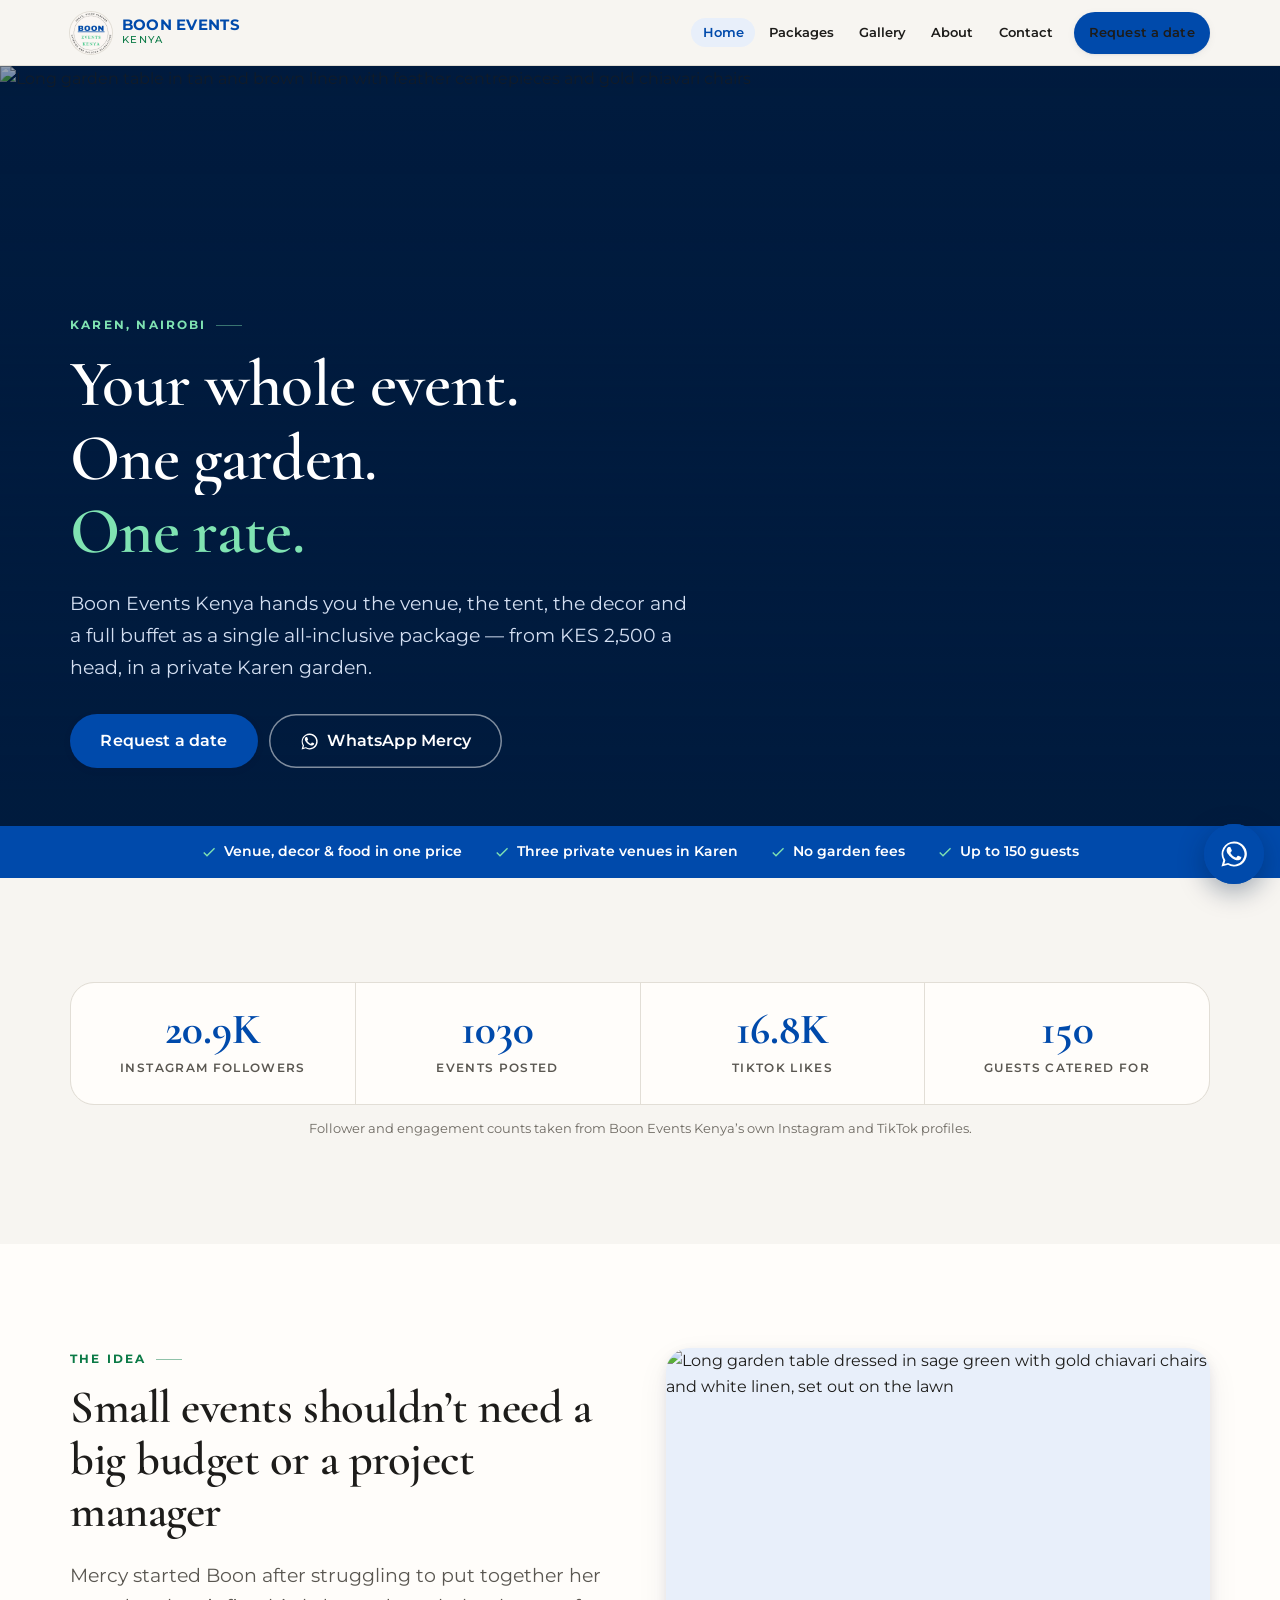
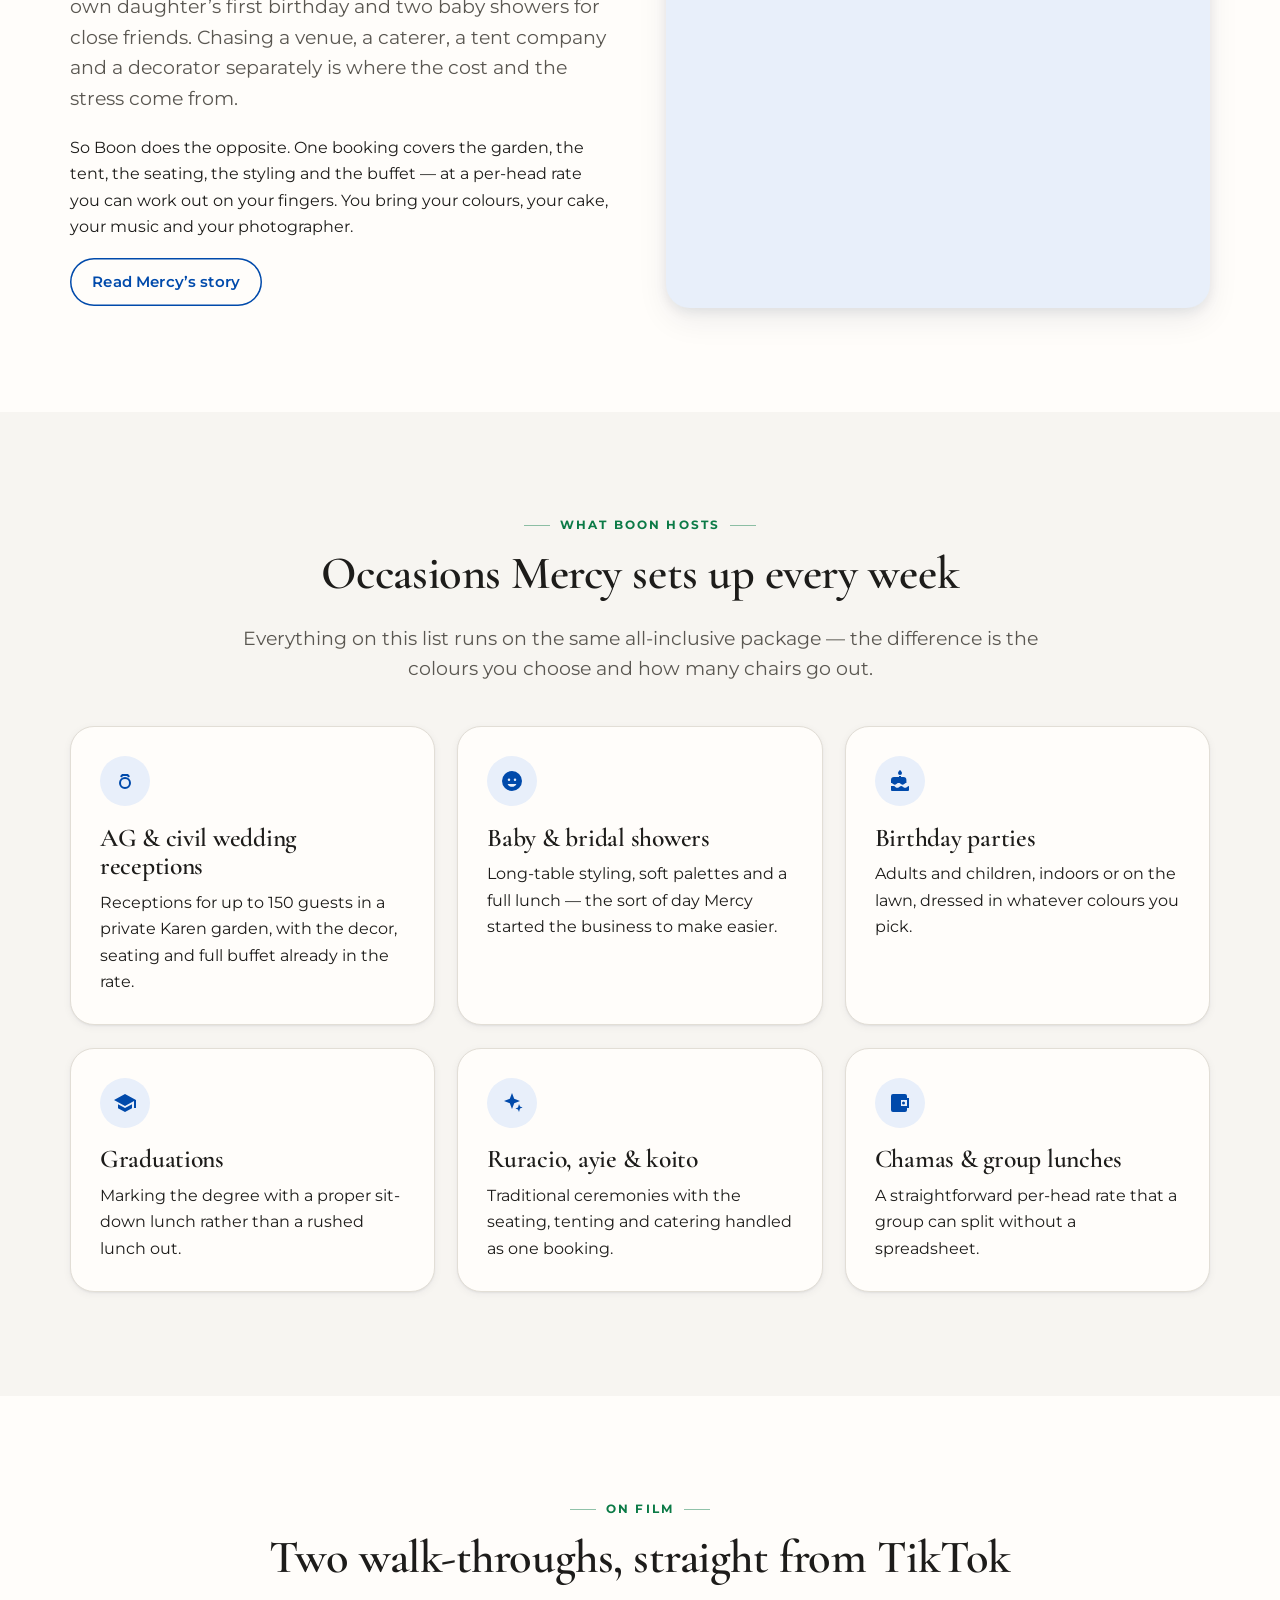
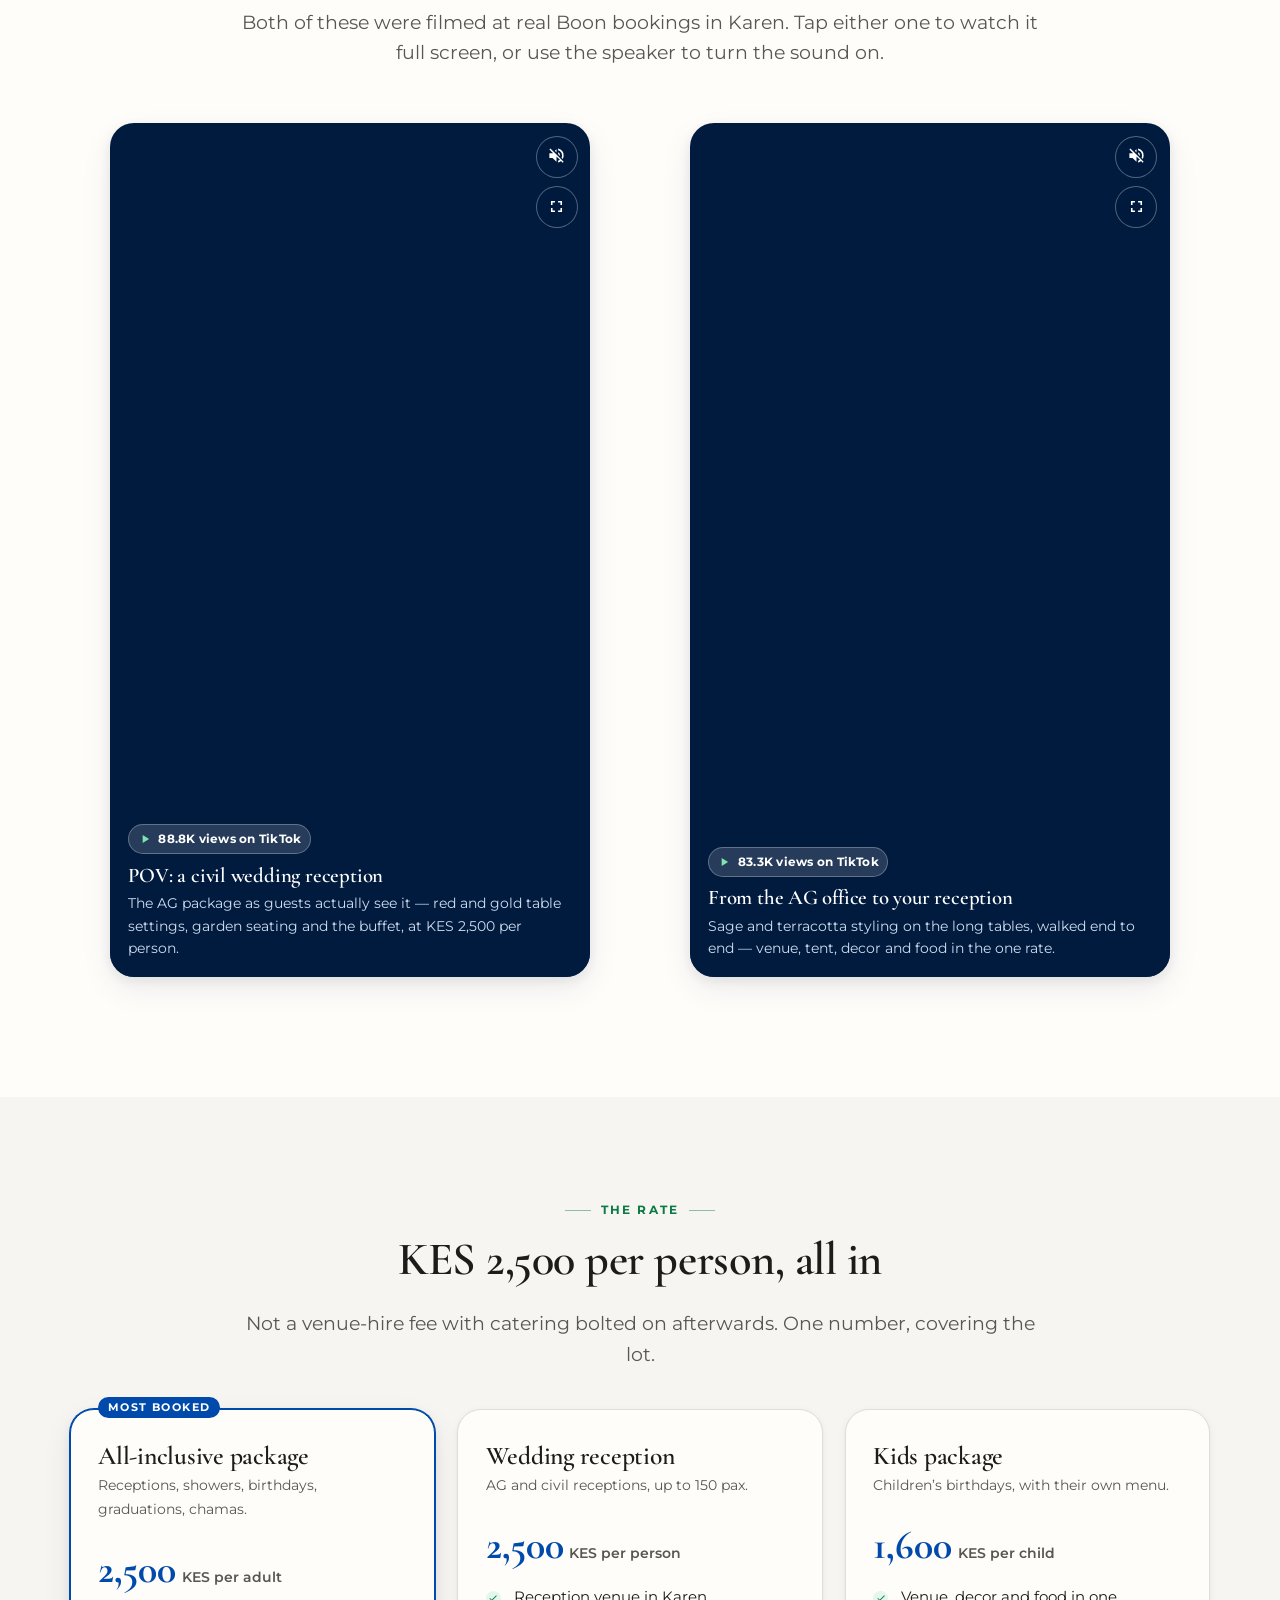
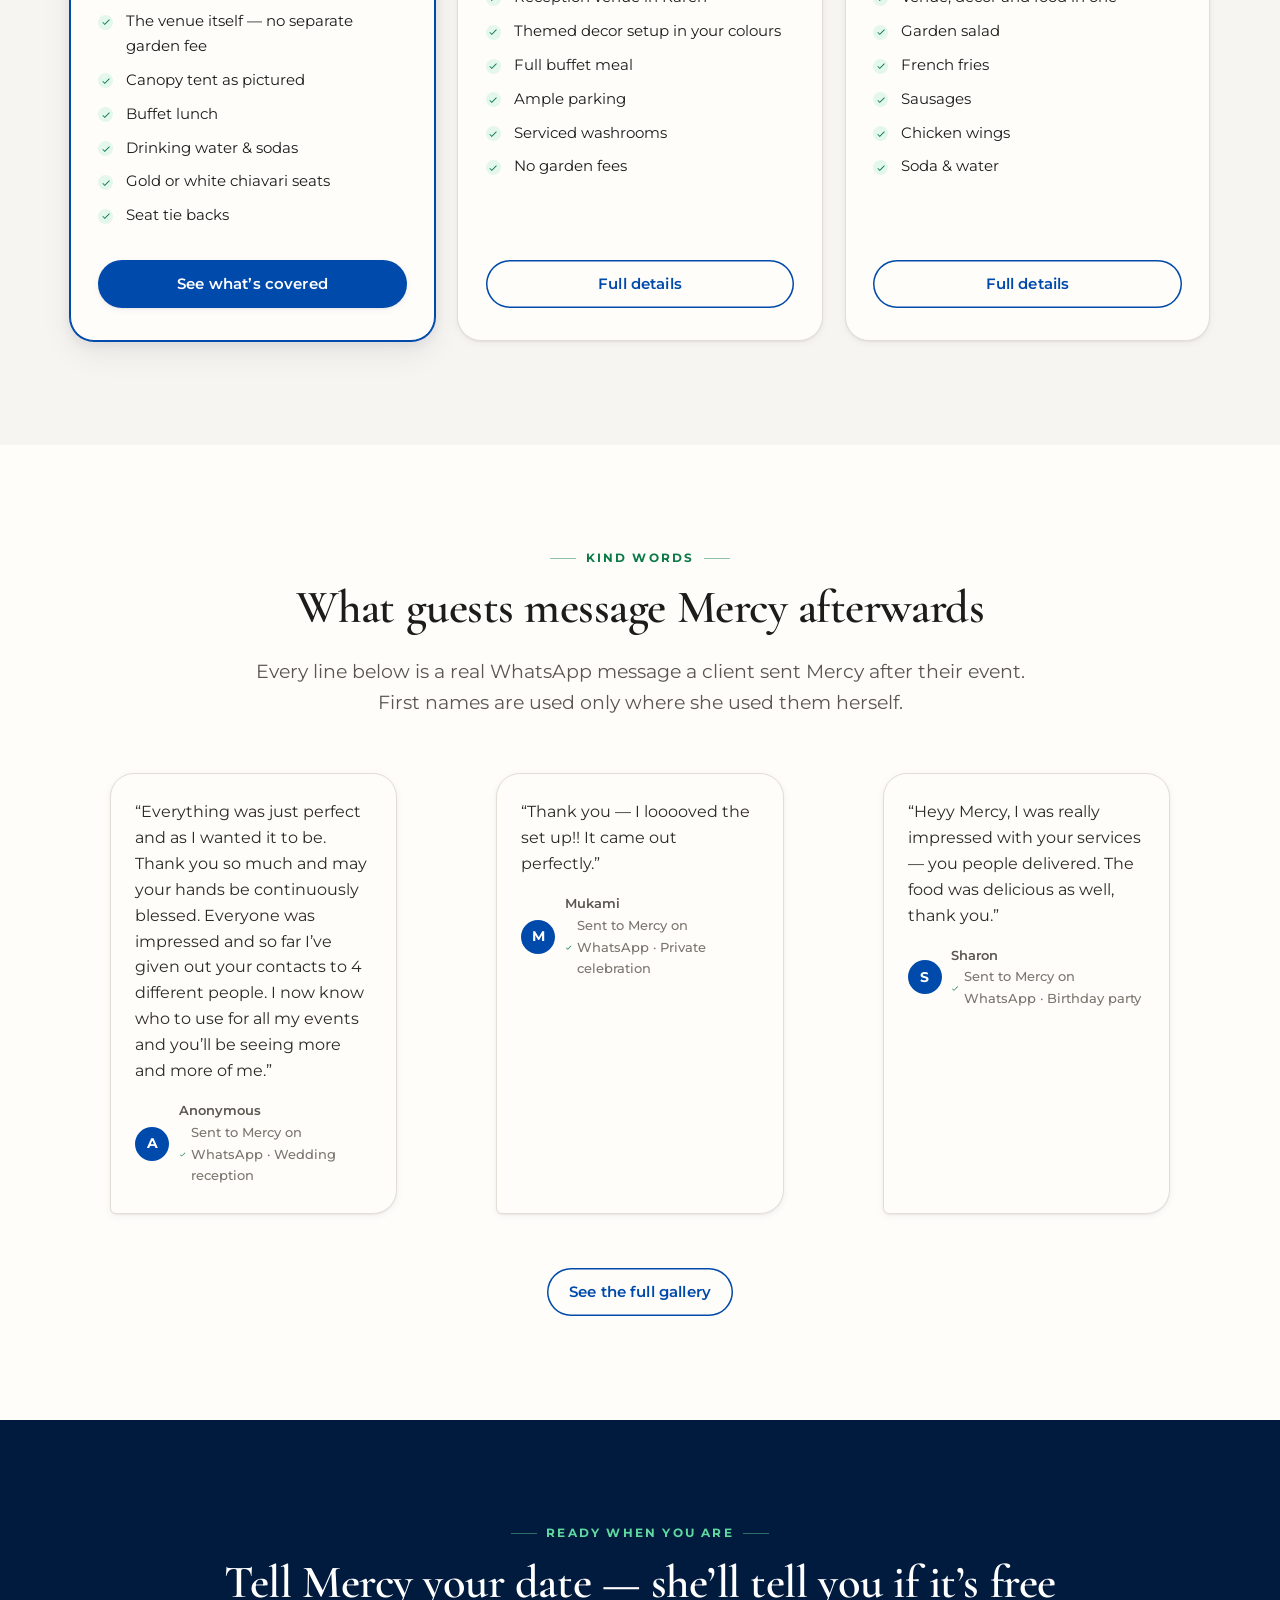
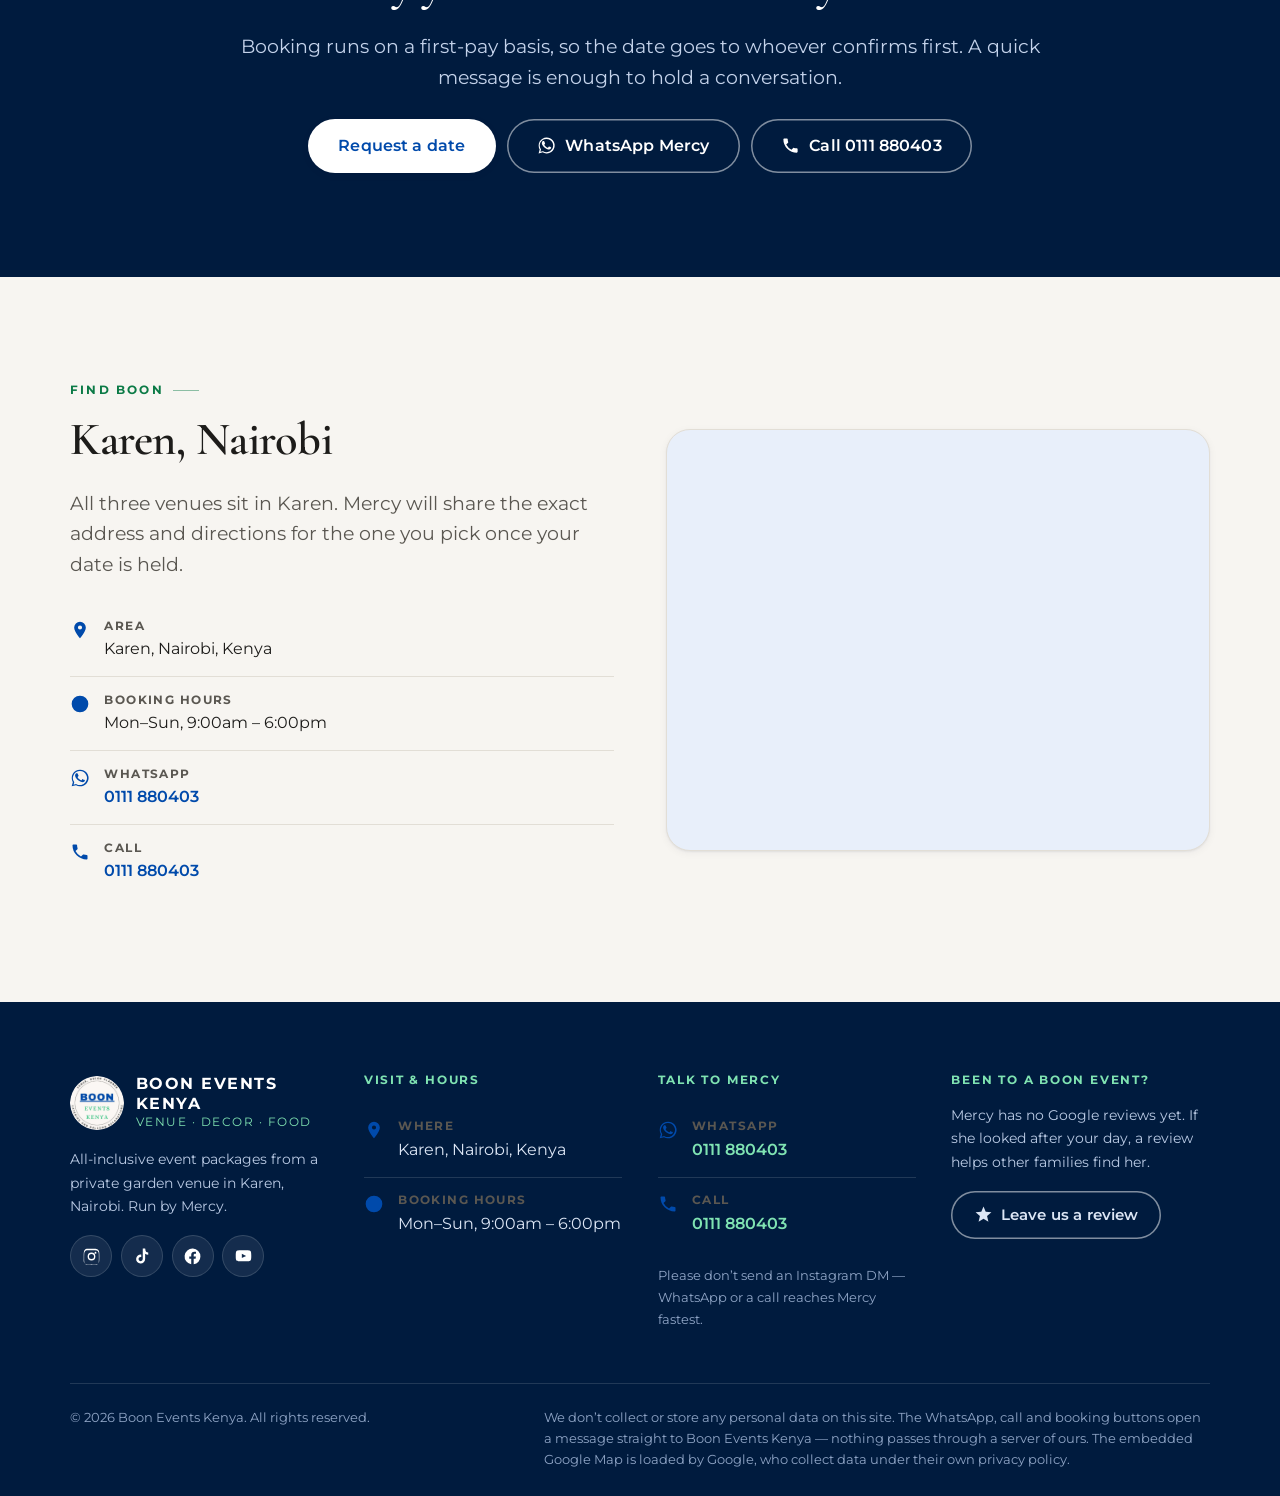
==== index.html @ 8f712ff2 "Site scaffold: pages, stylesheet, scripts, icons and OG card Co-Authored-By: Claude Opus 5 <noreply@" ====
<!doctype html>
<html lang="en">
<head>
<meta charset="utf-8">
<meta name="viewport" content="width=device-width, initial-scale=1">
<title>Boon Events Kenya | All-inclusive event packages in Karen, Nairobi</title>
<meta name="description" content="Venue, tent, decor and a full buffet from KES 2,500 per person in a private Karen garden. Weddings, baby showers, birthdays and graduations for up to 150 guests. WhatsApp Mercy on 0111 880403.">
<link rel="canonical" href="https://REPLACE-WITH-LIVE-URL/">
<meta name="theme-color" content="#004AAB">
<meta name="robots" content="index, follow">

<meta property="og:type" content="website">
<meta property="og:site_name" content="Boon Events Kenya">
<meta property="og:locale" content="en_KE">
<meta property="og:title" content="Boon Events Kenya | All-inclusive event packages in Karen, Nairobi">
<meta property="og:description" content="Venue, tent, decor and a full buffet from KES 2,500 per person in a private Karen garden. Weddings, baby showers, birthdays and graduations for up to 150 guests. WhatsApp Mercy on 0111 880403.">
<meta property="og:url" content="https://REPLACE-WITH-LIVE-URL/">
<meta property="og:image" content="https://REPLACE-WITH-LIVE-URL/og-image.jpg">
<meta property="og:image:width" content="1200">
<meta property="og:image:height" content="630">
<meta property="og:image:alt" content="Boon Events Kenya — garden table setting in Karen, Nairobi">
<meta name="twitter:card" content="summary_large_image">
<meta name="twitter:title" content="Boon Events Kenya | All-inclusive event packages in Karen, Nairobi">
<meta name="twitter:description" content="Venue, tent, decor and a full buffet from KES 2,500 per person in a private Karen garden. Weddings, baby showers, birthdays and graduations for up to 150 guests. WhatsApp Mercy on 0111 880403.">
<meta name="twitter:image" content="https://REPLACE-WITH-LIVE-URL/og-image.jpg">

<link rel="icon" href="favicon.ico" sizes="any">
<link rel="icon" type="image/png" href="favicon.png">
<link rel="apple-touch-icon" href="apple-touch-icon.png">

<link rel="preconnect" href="https://fonts.googleapis.com">
<link rel="preconnect" href="https://fonts.gstatic.com" crossorigin>
<link rel="stylesheet" href="https://fonts.googleapis.com/css2?family=Cormorant+Garamond:wght@500;600;700&family=Montserrat:wght@400;500;600;700;800&display=swap">
<link rel="stylesheet" href="assets/style.css">
</head>
<body>
<div class="splash" aria-hidden="true"><div class="splash__seal"><img src="favicon.png" alt="" width="104" height="104"></div></div>

<a class="skip" href="#main">Skip to content</a>

<header class="hdr">
  <div class="wrap hdr__in">
    <a class="brand" href="index.html">
      <img src="favicon.png" alt="Boon Events Kenya" width="42" height="42">
      <span><b>BOON EVENTS</b><span>Kenya</span></span>
    </a>
    <button class="burger" type="button" aria-label="Menu" aria-expanded="false" aria-controls="nav"><span></span></button>
    <nav class="nav" id="nav" aria-label="Main">
      <a href="index.html" aria-current="page">Home</a><a href="services.html">Packages</a><a href="gallery.html">Gallery</a><a href="about.html">About</a><a href="contact.html">Contact</a>
      <a class="btn" href="book.html">Request a date</a>
    </nav>
  </div>
</header>
<main id="main">
<section class="hero">
  <div class="hero__bg">
    <img src="images/brown-gold-garden-table.jpg" alt="Long garden table in tan and brown linen with feather centrepieces and gold chiavari chairs" width="1080" height="1440" fetchpriority="high">
  </div>
  <div class="hero__in">
    <div class="wrap">
      <p class="eyebrow">Karen, Nairobi</p>
      <h1><span class="tr"><span>Your whole event.</span></span><span class="tr"><span>One garden.</span></span><span class="tr"><span><em>One rate.</em></span></span></h1>
      <p class="hero__sub">Boon Events Kenya hands you the venue, the tent, the decor and a full buffet as a single all-inclusive package &mdash; from KES 2,500 a head, in a private Karen garden.</p>
      <div class="btn-row">
        <a class="btn btn--lg" href="book.html">Request a date</a>
        <a class="btn btn--lg btn--onblue" href="https://wa.me/254111880403?text=Hi%20Boon%20Events%20Kenya!%20I%20found%20you%20on%20your%20website%20and%20I%27d%20like%20to%20ask%20about%20your%20event%20packages%20in%20Karen." target="_blank" rel="noopener"><svg viewBox="0 0 24 24" aria-hidden="true" focusable="false"><path d="M17.5 14.4c-.3-.2-1.8-.9-2-1-.3-.1-.5-.2-.7.1s-.7 1-.9 1.2c-.2.2-.3.2-.6.1a8 8 0 0 1-2.4-1.5 9 9 0 0 1-1.6-2c-.2-.4 0-.5.1-.7l.5-.6.3-.5v-.5l-1-2.2c-.2-.6-.5-.5-.7-.5h-.6c-.2 0-.5.1-.8.4a3.2 3.2 0 0 0-1 2.4c0 1.4 1 2.7 1.2 2.9.1.2 2 3.1 5 4.3 1.8.7 2.5.8 3.3.7.6 0 1.8-.7 2-1.4.3-.7.3-1.3.2-1.4l-.3-.3M12 2a10 10 0 0 0-8.6 15L2 22l5.2-1.4A10 10 0 1 0 12 2m0 1.7a8.3 8.3 0 0 1 6.6 13.4 8.3 8.3 0 0 1-10.9 2.3l-.4-.2-3 .8.8-3-.2-.4A8.3 8.3 0 0 1 12 3.7"/></svg> WhatsApp Mercy</a>
      </div>
    </div>
  </div>
</section>

<div class="hero__strip">
  <div class="wrap">
    <ul>
      <li><svg viewBox="0 0 24 24" aria-hidden="true" focusable="false"><path d="M9 16.2 4.8 12l-1.4 1.4L9 19 21 7l-1.4-1.4z"/></svg> Venue, decor &amp; food in one price</li>
      <li><svg viewBox="0 0 24 24" aria-hidden="true" focusable="false"><path d="M9 16.2 4.8 12l-1.4 1.4L9 19 21 7l-1.4-1.4z"/></svg> Three private venues in Karen</li>
      <li><svg viewBox="0 0 24 24" aria-hidden="true" focusable="false"><path d="M9 16.2 4.8 12l-1.4 1.4L9 19 21 7l-1.4-1.4z"/></svg> No garden fees</li>
      <li><svg viewBox="0 0 24 24" aria-hidden="true" focusable="false"><path d="M9 16.2 4.8 12l-1.4 1.4L9 19 21 7l-1.4-1.4z"/></svg> Up to 150 guests</li>
    </ul>
  </div>
</div>

<section class="section">
  <div class="wrap">
    <div class="stats rv">
      <div class="stat"><b data-count="20.9" data-suffix="K">20.9K</b><span>Instagram followers</span></div>
      <div class="stat"><b data-count="1030">1030</b><span>Events posted</span></div>
      <div class="stat"><b data-count="16.8" data-suffix="K">16.8K</b><span>TikTok likes</span></div>
      <div class="stat"><b data-count="150">150</b><span>Guests catered for</span></div>
    </div>
    <p style="font-size:.79rem;color:#6E6A63;margin:.9rem 0 0;text-align:center">Follower and engagement counts taken from Boon Events Kenya&rsquo;s own Instagram and TikTok profiles.</p>
  </div>
</section>

<section class="section section--tint">
  <div class="wrap">
    <div class="split">
      <div class="rv">
        <p class="eyebrow">The idea</p>
        <h2>Small events shouldn&rsquo;t need a big budget or a project manager</h2>
        <p class="lede">Mercy started Boon after struggling to put together her own daughter&rsquo;s first birthday and two baby showers for close friends. Chasing a venue, a caterer, a tent company and a decorator separately is where the cost and the stress come from.</p>
        <p>So Boon does the opposite. One booking covers the garden, the tent, the seating, the styling and the buffet &mdash; at a per-head rate you can work out on your fingers. You bring your colours, your cake, your music and your photographer.</p>
        <a class="btn btn--ghost" href="about.html">Read Mercy&rsquo;s story</a>
      </div>
      <div class="split__img rv rv-d2">
        <img src="images/sage-garden-long-table.jpg" alt="Long garden table dressed in sage green with gold chiavari chairs and white linen, set out on the lawn" width="1080" height="1440" loading="lazy">
      </div>
    </div>
  </div>
</section>

<section class="section">
  <div class="wrap">
    <div class="center" style="margin-bottom:2.6rem">
      <p class="eyebrow">What Boon hosts</p>
      <h2 class="rv">Occasions Mercy sets up every week</h2>
      <p class="lede rv rv-d1">Everything on this list runs on the same all-inclusive package &mdash; the difference is the colours you choose and how many chairs go out.</p>
    </div>
    <div class="grid grid--3"><article class="card rv rv-d1"><div class="card__icon"><svg viewBox="0 0 24 24" aria-hidden="true" focusable="false"><path d="M12 8a6 6 0 1 0 0 12 6 6 0 0 0 0-12m0 10a4 4 0 1 1 0-8 4 4 0 0 1 0 8m3-13h-6L7 7.3l1.6 1.2L10 7h4l1.4 1.5L17 7.3z"/></svg></div><h3>AG &amp; civil wedding receptions</h3><p>Receptions for up to 150 guests in a private Karen garden, with the decor, seating and full buffet already in the rate.</p></article><article class="card rv rv-d2"><div class="card__icon"><svg viewBox="0 0 24 24" aria-hidden="true" focusable="false"><path d="M12 2a10 10 0 1 0 0 20 10 10 0 0 0 0-20M9 9.5a1.2 1.2 0 1 1 0 2.5 1.2 1.2 0 0 1 0-2.5m6 0a1.2 1.2 0 1 1 0 2.5 1.2 1.2 0 0 1 0-2.5m-3 8.3c-2 0-3.7-1.2-4.4-2.9h8.8c-.7 1.7-2.4 2.9-4.4 2.9"/></svg></div><h3>Baby &amp; bridal showers</h3><p>Long-table styling, soft palettes and a full lunch &mdash; the sort of day Mercy started the business to make easier.</p></article><article class="card rv rv-d3"><div class="card__icon"><svg viewBox="0 0 24 24" aria-hidden="true" focusable="false"><path d="M12 6a2 2 0 0 0 2-2c0-1.1-2-3-2-3s-2 1.9-2 3a2 2 0 0 0 2 2m6 2h-5V7h-2v1H6a3 3 0 0 0-3 3v3c1 0 1.6.5 2.2 1 .5.4.9.7 1.6.7s1-.3 1.6-.7c.6-.5 1.2-1 2.3-1s1.7.5 2.3 1c.5.4.9.7 1.6.7s1-.3 1.6-.7c.6-.5 1.2-1 2.2-1v-3a3 3 0 0 0-3-3M4 22h16a1 1 0 0 0 1-1v-4c-.7 0-1 .3-1.6.7-.6.5-1.2 1-2.3 1s-1.7-.5-2.3-1c-.5-.4-.9-.7-1.6-.7s-1 .3-1.6.7c-.6.5-1.2 1-2.3 1s-1.7-.5-2.3-1C6.9 17.3 6.6 17 6 17H3v4a1 1 0 0 0 1 1"/></svg></div><h3>Birthday parties</h3><p>Adults and children, indoors or on the lawn, dressed in whatever colours you pick.</p></article><article class="card rv rv-d1"><div class="card__icon"><svg viewBox="0 0 24 24" aria-hidden="true" focusable="false"><path d="M12 3 1 9l11 6 9-4.9V17h2V9zM5 13.2v4L12 21l7-3.8v-4L12 17z"/></svg></div><h3>Graduations</h3><p>Marking the degree with a proper sit-down lunch rather than a rushed lunch out.</p></article><article class="card rv rv-d2"><div class="card__icon"><svg viewBox="0 0 24 24" aria-hidden="true" focusable="false"><path d="m12 2 2.2 5.8L20 10l-5.8 2.2L12 18l-2.2-5.8L4 10l5.8-2.2zm7 11 1 2.6 2.6 1-2.6 1L19 21l-1-2.6-2.6-1 2.6-1z"/></svg></div><h3>Ruracio, ayie &amp; koito</h3><p>Traditional ceremonies with the seating, tenting and catering handled as one booking.</p></article><article class="card rv rv-d3"><div class="card__icon"><svg viewBox="0 0 24 24" aria-hidden="true" focusable="false"><path d="M19 7V5a2 2 0 0 0-2-2H5a2 2 0 0 0-2 2v14a2 2 0 0 0 2 2h12a2 2 0 0 0 2-2v-2h2V7zm0 8h-6V9h6zm-3.5-1.5a1.5 1.5 0 1 0 0-3 1.5 1.5 0 0 0 0 3"/></svg></div><h3>Chamas &amp; group lunches</h3><p>A straightforward per-head rate that a group can split without a spreadsheet.</p></article></div>
  </div>
</section>

<section class="section section--tint">
  <div class="wrap">
    <div class="center" style="margin-bottom:2.4rem">
      <p class="eyebrow">On film</p>
      <h2 class="rv">Two walk-throughs, straight from TikTok</h2>
      <p class="lede rv rv-d1">Both of these were filmed at real Boon bookings in Karen. Tap either one to watch it full screen, or use the speaker to turn the sound on.</p>
    </div>
    <div class="films"><figure class="film rv rv-d1">
  <video src="videos/film-civil-wedding.mp4" poster="images/film-civil-wedding-poster.jpg"
         muted loop playsinline preload="none"
         aria-label="POV: a civil wedding reception &mdash; tap to play full screen"></video>
  <div class="film__scrim"></div>
  <div class="film__btns">
    <button class="film__btn film__btn--sound" type="button" aria-pressed="false" aria-label="Turn sound on for this film">
      <span class="i-on" hidden><svg viewBox="0 0 24 24" aria-hidden="true" focusable="false"><path d="M3 9v6h4l5 5V4L7 9zm13.5 3a4.5 4.5 0 0 0-2.5-4v8a4.5 4.5 0 0 0 2.5-4M14 2.2v2.1a7.7 7.7 0 0 1 0 15.4v2.1a9.8 9.8 0 0 0 0-19.6"/></svg></span><span class="i-off"><svg viewBox="0 0 24 24" aria-hidden="true" focusable="false"><path d="M16.5 12A4.5 4.5 0 0 0 14 8v2.2l2.5 2.5zM19 12a7 7 0 0 1-.6 2.8l1.5 1.5A8.9 8.9 0 0 0 21 12a9 9 0 0 0-7-8.8v2.1A7 7 0 0 1 19 12M4.3 3 3 4.3 7.7 9H3v6h4l5 5v-6.7l4.3 4.2c-.7.5-1.4 1-2.3 1.2v2.1a9 9 0 0 0 3.7-1.8l2 2.1 1.3-1.3-8.7-8.7zM12 4 9.9 6.1 12 8.2z"/></svg></span>
    </button>
    <button class="film__btn film__btn--full" type="button" aria-label="Play POV: a civil wedding reception full screen"><svg viewBox="0 0 24 24" aria-hidden="true" focusable="false"><path d="M7 14H5v5h5v-2H7zm-2-4h2V7h3V5H5zm12 7h-3v2h5v-5h-2zM14 5v2h3v3h2V5z"/></svg></button>
  </div>
  <figcaption class="film__meta">
    <span class="film__views"><svg viewBox="0 0 24 24" aria-hidden="true" focusable="false"><path d="M8 5v14l11-7z"/></svg> 88.8K views on TikTok</span>
    <h3>POV: a civil wedding reception</h3>
    <p>The AG package as guests actually see it &mdash; red and gold table settings, garden seating and the buffet, at KES 2,500 per person.</p>
  </figcaption>
</figure><figure class="film rv rv-d2">
  <video src="videos/film-ag-reception.mp4" poster="images/film-ag-reception-poster.jpg"
         muted loop playsinline preload="none"
         aria-label="From the AG office to your reception &mdash; tap to play full screen"></video>
  <div class="film__scrim"></div>
  <div class="film__btns">
    <button class="film__btn film__btn--sound" type="button" aria-pressed="false" aria-label="Turn sound on for this film">
      <span class="i-on" hidden><svg viewBox="0 0 24 24" aria-hidden="true" focusable="false"><path d="M3 9v6h4l5 5V4L7 9zm13.5 3a4.5 4.5 0 0 0-2.5-4v8a4.5 4.5 0 0 0 2.5-4M14 2.2v2.1a7.7 7.7 0 0 1 0 15.4v2.1a9.8 9.8 0 0 0 0-19.6"/></svg></span><span class="i-off"><svg viewBox="0 0 24 24" aria-hidden="true" focusable="false"><path d="M16.5 12A4.5 4.5 0 0 0 14 8v2.2l2.5 2.5zM19 12a7 7 0 0 1-.6 2.8l1.5 1.5A8.9 8.9 0 0 0 21 12a9 9 0 0 0-7-8.8v2.1A7 7 0 0 1 19 12M4.3 3 3 4.3 7.7 9H3v6h4l5 5v-6.7l4.3 4.2c-.7.5-1.4 1-2.3 1.2v2.1a9 9 0 0 0 3.7-1.8l2 2.1 1.3-1.3-8.7-8.7zM12 4 9.9 6.1 12 8.2z"/></svg></span>
    </button>
    <button class="film__btn film__btn--full" type="button" aria-label="Play From the AG office to your reception full screen"><svg viewBox="0 0 24 24" aria-hidden="true" focusable="false"><path d="M7 14H5v5h5v-2H7zm-2-4h2V7h3V5H5zm12 7h-3v2h5v-5h-2zM14 5v2h3v3h2V5z"/></svg></button>
  </div>
  <figcaption class="film__meta">
    <span class="film__views"><svg viewBox="0 0 24 24" aria-hidden="true" focusable="false"><path d="M8 5v14l11-7z"/></svg> 83.3K views on TikTok</span>
    <h3>From the AG office to your reception</h3>
    <p>Sage and terracotta styling on the long tables, walked end to end &mdash; venue, tent, decor and food in the one rate.</p>
  </figcaption>
</figure></div>
  </div>
</section>

<section class="section">
  <div class="wrap">
    <div class="center" style="margin-bottom:2.4rem">
      <p class="eyebrow">The rate</p>
      <h2 class="rv">KES 2,500 per person, all in</h2>
      <p class="lede rv rv-d1">Not a venue-hire fee with catering bolted on afterwards. One number, covering the lot.</p>
    </div>
    <div class="price-grid">
      <div class="price price--lead rv">
        <span class="price__tag">Most booked</span>
        <h3>All-inclusive package</h3>
        <p style="font-size:.9rem;color:#5A5751">Receptions, showers, birthdays, graduations, chamas.</p>
        <div class="price__rate"><b>2,500</b><span>KES per adult</span></div>
        <ul class="tick"><li>The venue itself &mdash; no separate garden fee</li><li>Canopy tent as pictured</li><li>Buffet lunch</li><li>Drinking water &amp; sodas</li><li>Gold or white chiavari seats</li><li>Seat tie backs</li></ul>
        <a class="btn btn--block" href="services.html">See what&rsquo;s covered</a>
      </div>
      <div class="price rv rv-d2">
        <h3>Wedding reception</h3>
        <p style="font-size:.9rem;color:#5A5751">AG and civil receptions, up to 150 pax.</p>
        <div class="price__rate"><b>2,500</b><span>KES per person</span></div>
        <ul class="tick"><li>Reception venue in Karen</li><li>Themed decor setup in your colours</li><li>Full buffet meal</li><li>Ample parking</li><li>Serviced washrooms</li><li>No garden fees</li></ul>
        <a class="btn btn--ghost btn--block" href="services.html">Full details</a>
      </div>
      <div class="price rv rv-d3">
        <h3>Kids package</h3>
        <p style="font-size:.9rem;color:#5A5751">Children&rsquo;s birthdays, with their own menu.</p>
        <div class="price__rate"><b>1,600</b><span>KES per child</span></div>
        <ul class="tick"><li>Venue, decor and food in one</li><li>Garden salad</li><li>French fries</li><li>Sausages</li><li>Chicken wings</li><li>Soda &amp; water</li></ul>
        <a class="btn btn--ghost btn--block" href="services.html">Full details</a>
      </div>
    </div>
  </div>
</section>

<section class="section section--tint">
  <div class="wrap">
    <div class="center" style="margin-bottom:2.4rem">
      <p class="eyebrow">Kind words</p>
      <h2 class="rv">What guests message Mercy afterwards</h2>
      <p class="lede rv rv-d1">Every line below is a real WhatsApp message a client sent Mercy after their event. First names are used only where she used them herself.</p>
    </div>
    <div class="quotes"><figure class="quote rv"><p>&ldquo;Everything was just perfect and as I wanted it to be. Thank you so much and may your hands be continuously blessed. Everyone was impressed and so far I&rsquo;ve given out your contacts to 4 different people. I now know who to use for all my events and you&rsquo;ll be seeing more and more of me.&rdquo;</p><footer><span class="quote__av" aria-hidden="true">A</span><span>Anonymous<br><span class="quote__src"><svg viewBox="0 0 24 24" aria-hidden="true" focusable="false"><path d="M9 16.2 4.8 12l-1.4 1.4L9 19 21 7l-1.4-1.4z"/></svg> Sent to Mercy on WhatsApp &middot; Wedding reception</span></span></footer></figure><figure class="quote rv"><p>&ldquo;Thank you &mdash; I looooved the set up!! It came out perfectly.&rdquo;</p><footer><span class="quote__av" aria-hidden="true">M</span><span>Mukami<br><span class="quote__src"><svg viewBox="0 0 24 24" aria-hidden="true" focusable="false"><path d="M9 16.2 4.8 12l-1.4 1.4L9 19 21 7l-1.4-1.4z"/></svg> Sent to Mercy on WhatsApp &middot; Private celebration</span></span></footer></figure><figure class="quote rv"><p>&ldquo;Heyy Mercy, I was really impressed with your services &mdash; you people delivered. The food was delicious as well, thank you.&rdquo;</p><footer><span class="quote__av" aria-hidden="true">S</span><span>Sharon<br><span class="quote__src"><svg viewBox="0 0 24 24" aria-hidden="true" focusable="false"><path d="M9 16.2 4.8 12l-1.4 1.4L9 19 21 7l-1.4-1.4z"/></svg> Sent to Mercy on WhatsApp &middot; Birthday party</span></span></footer></figure></div>
    <div class="center" style="margin-top:2.4rem">
      <a class="btn btn--ghost" href="gallery.html">See the full gallery</a>
    </div>
  </div>
</section>

<section class="section section--blue">
  <div class="wrap center">
    <p class="eyebrow">Ready when you are</p>
    <h2>Tell Mercy your date &mdash; she&rsquo;ll tell you if it&rsquo;s free</h2>
    <p class="lede">Booking runs on a first-pay basis, so the date goes to whoever confirms first. A quick message is enough to hold a conversation.</p>
    <div class="btn-row" style="margin-top:1.6rem">
      <a class="btn btn--lg btn--light" href="book.html">Request a date</a>
      <a class="btn btn--lg btn--onblue" href="https://wa.me/254111880403?text=Hi%20Boon%20Events%20Kenya!%20I%20found%20you%20on%20your%20website%20and%20I%27d%20like%20to%20ask%20about%20your%20event%20packages%20in%20Karen." target="_blank" rel="noopener"><svg viewBox="0 0 24 24" aria-hidden="true" focusable="false"><path d="M17.5 14.4c-.3-.2-1.8-.9-2-1-.3-.1-.5-.2-.7.1s-.7 1-.9 1.2c-.2.2-.3.2-.6.1a8 8 0 0 1-2.4-1.5 9 9 0 0 1-1.6-2c-.2-.4 0-.5.1-.7l.5-.6.3-.5v-.5l-1-2.2c-.2-.6-.5-.5-.7-.5h-.6c-.2 0-.5.1-.8.4a3.2 3.2 0 0 0-1 2.4c0 1.4 1 2.7 1.2 2.9.1.2 2 3.1 5 4.3 1.8.7 2.5.8 3.3.7.6 0 1.8-.7 2-1.4.3-.7.3-1.3.2-1.4l-.3-.3M12 2a10 10 0 0 0-8.6 15L2 22l5.2-1.4A10 10 0 1 0 12 2m0 1.7a8.3 8.3 0 0 1 6.6 13.4 8.3 8.3 0 0 1-10.9 2.3l-.4-.2-3 .8.8-3-.2-.4A8.3 8.3 0 0 1 12 3.7"/></svg> WhatsApp Mercy</a>
      <a class="btn btn--lg btn--onblue" href="tel:+254111880403"><svg viewBox="0 0 24 24" aria-hidden="true" focusable="false"><path d="M6.6 10.8a15.1 15.1 0 0 0 6.6 6.6l2.2-2.2c.3-.3.7-.4 1-.2 1.2.4 2.4.6 3.6.6.6 0 1 .5 1 1V20c0 .6-.4 1-1 1A17 17 0 0 1 3 4c0-.6.5-1 1-1h3.5c.6 0 1 .4 1 1 0 1.3.2 2.5.6 3.6.1.4 0 .8-.2 1z"/></svg> Call 0111 880403</a>
    </div>
  </div>
</section>

<section class="section">
  <div class="wrap">
    <div class="split">
      <div class="rv">
        <p class="eyebrow">Find Boon</p>
        <h2>Karen, Nairobi</h2>
        <p class="lede">All three venues sit in Karen. Mercy will share the exact address and directions for the one you pick once your date is held.</p>
        <ul class="info" style="margin-top:1.4rem">
          <li><svg viewBox="0 0 24 24" aria-hidden="true" focusable="false"><path d="M12 2a7 7 0 0 0-7 7c0 5.3 7 13 7 13s7-7.7 7-13a7 7 0 0 0-7-7m0 9.5A2.5 2.5 0 1 1 12 6.5a2.5 2.5 0 0 1 0 5"/></svg><span><b>Area</b><span>Karen, Nairobi, Kenya</span></span></li>
          <li><svg viewBox="0 0 24 24" aria-hidden="true" focusable="false"><path d="M12 2a10 10 0 1 0 0 20 10 10 0 0 0 0-20m.5 5H11v6l5.2 3.2.8-1.3-4.5-2.7z"/></svg><span><b>Booking hours</b><span>Mon&ndash;Sun, 9:00am &ndash; 6:00pm</span></span></li>
          <li><svg viewBox="0 0 24 24" aria-hidden="true" focusable="false"><path d="M17.5 14.4c-.3-.2-1.8-.9-2-1-.3-.1-.5-.2-.7.1s-.7 1-.9 1.2c-.2.2-.3.2-.6.1a8 8 0 0 1-2.4-1.5 9 9 0 0 1-1.6-2c-.2-.4 0-.5.1-.7l.5-.6.3-.5v-.5l-1-2.2c-.2-.6-.5-.5-.7-.5h-.6c-.2 0-.5.1-.8.4a3.2 3.2 0 0 0-1 2.4c0 1.4 1 2.7 1.2 2.9.1.2 2 3.1 5 4.3 1.8.7 2.5.8 3.3.7.6 0 1.8-.7 2-1.4.3-.7.3-1.3.2-1.4l-.3-.3M12 2a10 10 0 0 0-8.6 15L2 22l5.2-1.4A10 10 0 1 0 12 2m0 1.7a8.3 8.3 0 0 1 6.6 13.4 8.3 8.3 0 0 1-10.9 2.3l-.4-.2-3 .8.8-3-.2-.4A8.3 8.3 0 0 1 12 3.7"/></svg><span><b>WhatsApp</b><a href="https://wa.me/254111880403?text=Hi%20Boon%20Events%20Kenya!%20I%20found%20you%20on%20your%20website%20and%20I%27d%20like%20to%20ask%20about%20your%20event%20packages%20in%20Karen." target="_blank" rel="noopener">0111 880403</a></span></li>
          <li><svg viewBox="0 0 24 24" aria-hidden="true" focusable="false"><path d="M6.6 10.8a15.1 15.1 0 0 0 6.6 6.6l2.2-2.2c.3-.3.7-.4 1-.2 1.2.4 2.4.6 3.6.6.6 0 1 .5 1 1V20c0 .6-.4 1-1 1A17 17 0 0 1 3 4c0-.6.5-1 1-1h3.5c.6 0 1 .4 1 1 0 1.3.2 2.5.6 3.6.1.4 0 .8-.2 1z"/></svg><span><b>Call</b><a href="tel:+254111880403">0111 880403</a></span></li>
        </ul>
      </div>
      <div class="map rv rv-d2">
        <iframe src="https://www.google.com/maps?q=BOON+EVENTS+KENYA,+Karen,+Nairobi,+Kenya&hl=en&z=14&output=embed" title="Map showing Boon Events Kenya in Karen, Nairobi" loading="lazy" referrerpolicy="no-referrer-when-downgrade" allowfullscreen></iframe>
      </div>
    </div>
  </div>
</section>
</main>
<footer class="ftr">
  <div class="wrap">
    <div class="ftr__grid">
      <div>
        <div class="ftr__brand">
          <img src="favicon.png" alt="Boon Events Kenya" width="54" height="54">
          <span><b>Boon Events Kenya</b><span>Venue &middot; Decor &middot; Food</span></span>
        </div>
        <p>All-inclusive event packages from a private garden venue in Karen, Nairobi. Run by Mercy.</p>
        <div class="ftr__social">
          <a href="https://www.instagram.com/boon_eventskenya/" target="_blank" rel="noopener" aria-label="Instagram"><svg viewBox="0 0 24 24" aria-hidden="true" focusable="false"><path d="M12 2.2c3.2 0 3.6 0 4.9.1 1.2.1 1.8.3 2.2.4.6.2 1 .5 1.4 1 .4.3.7.8.9 1.3.2.5.4 1.1.4 2.3.1 1.3.1 1.7.1 4.9s0 3.6-.1 4.9c0 1.2-.2 1.8-.4 2.2-.2.6-.5 1-1 1.4-.3.4-.8.7-1.3.9-.5.2-1.1.4-2.3.4-1.3.1-1.7.1-4.9.1s-3.6 0-4.9-.1c-1.2 0-1.8-.2-2.2-.4-.6-.2-1-.5-1.4-1-.4-.3-.7-.8-.9-1.3-.2-.5-.4-1.1-.4-2.3C2.2 15.6 2.2 15.2 2.2 12s0-3.6.1-4.9c0-1.2.2-1.8.4-2.2.2-.6.5-1 1-1.4.3-.4.8-.7 1.3-.9.5-.2 1.1-.4 2.3-.4C8.4 2.2 8.8 2.2 12 2.2m0 1.8c-3.1 0-3.5 0-4.7.1-1.1 0-1.7.2-2.1.4-.5.2-.9.4-1.2.8-.4.3-.6.7-.8 1.2-.2.4-.3 1-.4 2.1 0 1.2-.1 1.6-.1 4.7s0 3.5.1 4.7c.1 1.1.2 1.7.4 2.1.2.5.4.9.8 1.2.3.4.7.6 1.2.8.4.2 1 .3 2.1.4 1.2 0 1.6.1 4.7.1s3.5 0 4.7-.1c1.1-.1 1.7-.2 2.1-.4.5-.2.9-.4 1.2-.8.4-.3.6-.7.8-1.2.2-.4.3-1 .4-2.1 0-1.2.1-1.6.1-4.7s0-3.5-.1-4.7c-.1-1.1-.2-1.7-.4-2.1-.2-.5-.4-.9-.8-1.2-.3-.4-.7-.6-1.2-.8-.4-.2-1-.3-2.1-.4-1.2 0-1.6-.1-4.7-.1m0 3.1a4.9 4.9 0 1 1 0 9.8 4.9 4.9 0 0 1 0-9.8m0 8.1a3.2 3.2 0 1 0 0-6.4 3.2 3.2 0 0 0 0 6.4m6.2-8.3a1.2 1.2 0 1 1-2.3 0 1.2 1.2 0 0 1 2.3 0"/></svg></a>
          <a href="https://www.tiktok.com/@boon_eventskenya" target="_blank" rel="noopener" aria-label="TikTok"><svg viewBox="0 0 24 24" aria-hidden="true" focusable="false"><path d="M16.6 2h-3v13.2a2.7 2.7 0 1 1-2.7-2.7c.3 0 .5 0 .8.1v-3a5.7 5.7 0 1 0 4.9 5.6V8.6a6.6 6.6 0 0 0 3.9 1.3v-3a3.6 3.6 0 0 1-3.6-3.6z"/></svg></a>
          <a href="https://www.facebook.com/people/Boon-Events-Kenya/" target="_blank" rel="noopener" aria-label="Facebook"><svg viewBox="0 0 24 24" aria-hidden="true" focusable="false"><path d="M22 12a10 10 0 1 0-11.6 9.9v-7h-2.5V12h2.5V9.8c0-2.5 1.5-3.9 3.8-3.9 1.1 0 2.2.2 2.2.2v2.5h-1.2c-1.3 0-1.7.8-1.7 1.6V12h2.8l-.4 2.9h-2.4v7A10 10 0 0 0 22 12"/></svg></a>
          <a href="https://www.youtube.com/@boon_eventskenya" target="_blank" rel="noopener" aria-label="YouTube"><svg viewBox="0 0 24 24" aria-hidden="true" focusable="false"><path d="M21.6 7.2s-.2-1.4-.8-2c-.7-.8-1.5-.8-1.9-.8C16.1 4.2 12 4.2 12 4.2s-4.1 0-6.9.2c-.4 0-1.2 0-1.9.8-.6.6-.8 2-.8 2S2.2 8.8 2.2 10.4v1.5c0 1.6.2 3.2.2 3.2s.2 1.4.8 2c.7.8 1.7.7 2.1.8 1.6.2 6.7.2 6.7.2s4.1 0 6.9-.2c.4 0 1.2 0 1.9-.8.6-.6.8-2 .8-2s.2-1.6.2-3.2v-1.5c0-1.6-.2-3.2-.2-3.2M9.9 14V8.6l5.4 2.7z"/></svg></a>
        </div>
      </div>

      <div>
        <h4>Visit &amp; hours</h4>
        <ul class="info" style="--line:rgba(255,255,255,.13)">
          <li><svg viewBox="0 0 24 24" aria-hidden="true" focusable="false"><path d="M12 2a7 7 0 0 0-7 7c0 5.3 7 13 7 13s7-7.7 7-13a7 7 0 0 0-7-7m0 9.5A2.5 2.5 0 1 1 12 6.5a2.5 2.5 0 0 1 0 5"/></svg><span><b>Where</b><span style="color:#DCE6F5">Karen, Nairobi, Kenya</span></span></li>
          <li><svg viewBox="0 0 24 24" aria-hidden="true" focusable="false"><path d="M12 2a10 10 0 1 0 0 20 10 10 0 0 0 0-20m.5 5H11v6l5.2 3.2.8-1.3-4.5-2.7z"/></svg><span><b>Booking hours</b><span style="color:#DCE6F5">Mon&ndash;Sun, 9:00am &ndash; 6:00pm</span></span></li>
        </ul>
      </div>

      <div>
        <h4>Talk to Mercy</h4>
        <ul class="info" style="--line:rgba(255,255,255,.13)">
          <li><svg viewBox="0 0 24 24" aria-hidden="true" focusable="false"><path d="M17.5 14.4c-.3-.2-1.8-.9-2-1-.3-.1-.5-.2-.7.1s-.7 1-.9 1.2c-.2.2-.3.2-.6.1a8 8 0 0 1-2.4-1.5 9 9 0 0 1-1.6-2c-.2-.4 0-.5.1-.7l.5-.6.3-.5v-.5l-1-2.2c-.2-.6-.5-.5-.7-.5h-.6c-.2 0-.5.1-.8.4a3.2 3.2 0 0 0-1 2.4c0 1.4 1 2.7 1.2 2.9.1.2 2 3.1 5 4.3 1.8.7 2.5.8 3.3.7.6 0 1.8-.7 2-1.4.3-.7.3-1.3.2-1.4l-.3-.3M12 2a10 10 0 0 0-8.6 15L2 22l5.2-1.4A10 10 0 1 0 12 2m0 1.7a8.3 8.3 0 0 1 6.6 13.4 8.3 8.3 0 0 1-10.9 2.3l-.4-.2-3 .8.8-3-.2-.4A8.3 8.3 0 0 1 12 3.7"/></svg><span><b>WhatsApp</b><a href="https://wa.me/254111880403?text=Hi%20Boon%20Events%20Kenya!%20I%20found%20you%20on%20your%20website%20and%20I%27d%20like%20to%20ask%20about%20your%20event%20packages%20in%20Karen." target="_blank" rel="noopener" style="color:#7FE3B2">0111 880403</a></span></li>
          <li><svg viewBox="0 0 24 24" aria-hidden="true" focusable="false"><path d="M6.6 10.8a15.1 15.1 0 0 0 6.6 6.6l2.2-2.2c.3-.3.7-.4 1-.2 1.2.4 2.4.6 3.6.6.6 0 1 .5 1 1V20c0 .6-.4 1-1 1A17 17 0 0 1 3 4c0-.6.5-1 1-1h3.5c.6 0 1 .4 1 1 0 1.3.2 2.5.6 3.6.1.4 0 .8-.2 1z"/></svg><span><b>Call</b><a href="tel:+254111880403" style="color:#7FE3B2">0111 880403</a></span></li>
        </ul>
        <p style="font-size:.82rem;margin-top:.9rem;color:#8FA5C6">Please don&rsquo;t send an Instagram DM &mdash; WhatsApp or a call reaches Mercy fastest.</p>
      </div>

      <div>
        <h4>Been to a Boon event?</h4>
        <p>Mercy has no Google reviews yet. If she looked after your day, a review helps other families find her.</p>
        <a class="btn btn--onblue" href="https://www.google.com/maps/search/?api=1&query=BOON+EVENTS+KENYA+Karen+Nairobi" target="_blank" rel="noopener"><svg viewBox="0 0 24 24" aria-hidden="true" focusable="false"><path d="m12 17.3-6.2 3.7 1.7-7L2 9.2l7.2-.6L12 2l2.8 6.6 7.2.6-5.5 4.8 1.7 7z"/></svg> Leave us a review</a>
      </div>
    </div>

    <div class="ftr__base">
      <span>&copy; <span data-year>2026</span> Boon Events Kenya. All rights reserved.</span>
      <span class="ftr__priv">We don&rsquo;t collect or store any personal data on this site. The WhatsApp, call and booking buttons open a message straight to Boon Events Kenya &mdash; nothing passes through a server of ours. The embedded Google Map is loaded by Google, who collect data under their own privacy policy.</span>
    </div>
  </div>
</footer>

<a class="fab" href="https://wa.me/254111880403?text=Hi%20Boon%20Events%20Kenya!%20I%20found%20you%20on%20your%20website%20and%20I%27d%20like%20to%20ask%20about%20your%20event%20packages%20in%20Karen." target="_blank" rel="noopener" aria-label="Chat with Boon Events Kenya on WhatsApp"><svg viewBox="0 0 24 24" aria-hidden="true" focusable="false"><path d="M17.5 14.4c-.3-.2-1.8-.9-2-1-.3-.1-.5-.2-.7.1s-.7 1-.9 1.2c-.2.2-.3.2-.6.1a8 8 0 0 1-2.4-1.5 9 9 0 0 1-1.6-2c-.2-.4 0-.5.1-.7l.5-.6.3-.5v-.5l-1-2.2c-.2-.6-.5-.5-.7-.5h-.6c-.2 0-.5.1-.8.4a3.2 3.2 0 0 0-1 2.4c0 1.4 1 2.7 1.2 2.9.1.2 2 3.1 5 4.3 1.8.7 2.5.8 3.3.7.6 0 1.8-.7 2-1.4.3-.7.3-1.3.2-1.4l-.3-.3M12 2a10 10 0 0 0-8.6 15L2 22l5.2-1.4A10 10 0 1 0 12 2m0 1.7a8.3 8.3 0 0 1 6.6 13.4 8.3 8.3 0 0 1-10.9 2.3l-.4-.2-3 .8.8-3-.2-.4A8.3 8.3 0 0 1 12 3.7"/></svg></a>
<script src="assets/app.js" defer></script>

</body>
</html>
---- assets/style.css ----
/* ==========================================================================
   Boon Events Kenya — shared stylesheet
   Palette sampled straight out of the client's own logo JPEG:
     #004AAB  the blue in "BOON"
     #13B569  the green in "EVENTS KENYA"
     #F7F5F1  the cream the seal sits on
     #1D1C1A  the near-black of the ring lettering
   ========================================================================== */

:root{
  --blue:#004AAB;
  --blue-deep:#00306F;
  --blue-ink:#001B3E;
  --blue-soft:#E8EFFA;
  --green:#13B569;
  --green-deep:#0B7A46;
  --green-soft:#E4F7ED;
  --cream:#F7F5F1;
  --cream-2:#FFFDFA;
  --ink:#1D1C1A;
  --muted:#5A5751;
  --line:#E2DED6;
  --white:#fff;

  --shadow-s:0 1px 2px rgba(0,27,62,.06), 0 2px 8px rgba(0,27,62,.05);
  --shadow-m:0 4px 12px rgba(0,27,62,.08), 0 12px 32px rgba(0,27,62,.07);
  --shadow-l:0 18px 50px rgba(0,27,62,.16);

  --sans:'Montserrat', 'Segoe UI', system-ui, -apple-system, sans-serif;
  --serif:'Cormorant Garamond', Georgia, 'Times New Roman', serif;

  --wrap:1180px;
  --r-s:10px; --r-m:16px; --r-l:24px; --r-xl:32px;
  --head-h:66px;
  --ease:cubic-bezier(.22,.61,.36,1);
}

*,*::before,*::after{box-sizing:border-box}
/* explicit display: on .btn/.note/etc otherwise beats the UA [hidden] rule */
[hidden]{display:none !important}
html{-webkit-text-size-adjust:100%; scroll-behavior:smooth}
@media (prefers-reduced-motion:reduce){ html{scroll-behavior:auto} }

body{
  margin:0; background:var(--cream); color:var(--ink);
  font-family:var(--sans); font-size:16px; line-height:1.65;
  -webkit-font-smoothing:antialiased; overflow-x:hidden;
}
img,video{max-width:100%; display:block}
a{color:var(--blue); text-decoration:none}
a:hover{text-decoration:underline}

h1,h2,h3,h4{font-family:var(--serif); font-weight:600; line-height:1.12; margin:0 0 .5em; letter-spacing:-.01em}
h1{font-size:clamp(2.3rem,7vw,4.1rem)}
h2{font-size:clamp(1.85rem,4.6vw,2.9rem)}
h3{font-size:clamp(1.25rem,2.6vw,1.6rem)}
p{margin:0 0 1.1em}

.wrap{width:100%; max-width:var(--wrap); margin-inline:auto; padding-inline:20px}
.section{padding:clamp(56px,9vw,104px) 0}
.section--tint{background:var(--cream-2)}
.section--blue{background:var(--blue-ink); color:#E9EFF9}
.section--blue h2,.section--blue h3{color:#fff}

.center{text-align:center}
.lede{font-size:clamp(1.02rem,1.9vw,1.16rem); color:var(--muted); max-width:62ch}
.center .lede{margin-inline:auto}
.section--blue .lede{color:#C3D2EA}

/* eyebrow — echoes the letterspaced ring type in the logo seal */
.eyebrow{
  font-size:.72rem; font-weight:700; letter-spacing:.19em; text-transform:uppercase;
  color:var(--green-deep); margin:0 0 .85rem; display:flex; align-items:center; gap:.6rem;
}
.center .eyebrow{justify-content:center}
.eyebrow::before,.eyebrow::after{content:''; height:1px; width:26px; background:currentColor; opacity:.45}
.center .eyebrow::before{display:block}
.eyebrow::before{display:none}
.section--blue .eyebrow{color:#5FD9A0}

/* --------------------------------------------------------- buttons ------ */
.btn{
  --bg:var(--blue); --fg:#fff;
  display:inline-flex; align-items:center; justify-content:center; gap:.55em;
  padding:.86em 1.5em; min-height:48px;
  background:var(--bg); color:var(--fg);
  font:600 .93rem/1.1 var(--sans); letter-spacing:.01em;
  border:0; border-radius:100px; cursor:pointer; text-align:center;
  transition:transform .25s var(--ease), box-shadow .25s var(--ease), background .2s;
  box-shadow:var(--shadow-s); text-decoration:none;
}
.btn:hover{transform:translateY(-2px); box-shadow:var(--shadow-m); text-decoration:none; color:var(--fg)}
.btn:active{transform:translateY(0)}
.btn:focus-visible{outline:3px solid var(--green); outline-offset:3px}
.btn svg{width:19px; height:19px; flex:none; fill:currentColor}
.btn--green{--bg:var(--green-deep)}
.btn--ghost{--bg:transparent; --fg:var(--blue); box-shadow:inset 0 0 0 1.5px var(--blue)}
.btn--ghost:hover{--bg:var(--blue); --fg:#fff}
.btn--light{--bg:#fff; --fg:var(--blue)}
.btn--onblue{--bg:transparent; --fg:#fff; box-shadow:inset 0 0 0 1.5px rgba(255,255,255,.5)}
.btn--onblue:hover{--bg:#fff; --fg:var(--blue-ink)}
.btn--lg{padding:1.02em 1.9em; font-size:1rem; min-height:54px}
.btn--block{display:flex; width:100%}

.btn-row{display:flex; flex-wrap:wrap; gap:.7rem}
.center .btn-row{justify-content:center}

/* --------------------------------------------------------- header ------- */
.hdr{
  position:fixed; inset:0 0 auto; z-index:900; height:var(--head-h);
  background:rgba(247,245,241,.97); border-bottom:1px solid var(--line);
  transition:transform .34s var(--ease), box-shadow .3s;
  /* deliberately no backdrop-filter — it breaks fixed mobile nav panels in Chromium */
}
.hdr--hidden{transform:translateY(-100%)}
.hdr--stuck{box-shadow:var(--shadow-s)}
.hdr__in{height:100%; display:flex; align-items:center; justify-content:space-between; gap:1rem}
.brand{display:flex; align-items:center; gap:.6rem; text-decoration:none; color:var(--ink)}
.brand:hover{text-decoration:none}
.brand img{width:42px; height:42px; border-radius:50%; box-shadow:0 0 0 1px var(--line)}
.brand b{font:700 .95rem/1 var(--sans); letter-spacing:.02em; color:var(--blue); display:block}
.brand span{font:500 .64rem/1.5 var(--sans); letter-spacing:.15em; text-transform:uppercase; color:var(--green-deep)}

.nav{display:flex; align-items:center; gap:.15rem}
.nav a{
  padding:.6em .85em; border-radius:100px; color:var(--ink);
  font:600 .84rem/1 var(--sans); white-space:nowrap;
  transition:background .2s, color .2s;
}
.nav a:hover{background:var(--blue-soft); color:var(--blue); text-decoration:none}
.nav a[aria-current="page"]{color:var(--blue); background:var(--blue-soft)}
.nav .btn{margin-left:.45rem; padding:.7em 1.15em; min-height:42px; font-size:.83rem}

.burger{
  display:none; width:46px; height:46px; border:0; background:transparent; cursor:pointer;
  border-radius:12px; align-items:center; justify-content:center;
}
.burger:focus-visible{outline:3px solid var(--blue); outline-offset:2px}
.burger span{display:block; width:22px; height:2px; background:var(--ink); border-radius:2px; position:relative; transition:.3s var(--ease)}
.burger span::before,.burger span::after{content:''; position:absolute; left:0; width:22px; height:2px; background:var(--ink); border-radius:2px; transition:.3s var(--ease)}
.burger span::before{top:-7px} .burger span::after{top:7px}
.burger[aria-expanded="true"] span{background:transparent}
.burger[aria-expanded="true"] span::before{top:0; transform:rotate(45deg)}
.burger[aria-expanded="true"] span::after{top:0; transform:rotate(-45deg)}

@media (max-width:900px){
  .burger{display:flex}
  .nav{
    position:fixed; inset:var(--head-h) 0 auto; z-index:899;
    flex-direction:column; align-items:stretch; gap:.2rem;
    background:var(--cream); border-bottom:1px solid var(--line);
    padding:.8rem 20px 1.3rem; box-shadow:var(--shadow-m);
    transform:translateY(-8px); opacity:0; visibility:hidden;
    transition:.28s var(--ease);
  }
  .nav[data-open="true"]{transform:none; opacity:1; visibility:visible}
  .nav a{padding:.85em 1em; font-size:.98rem}
  .nav .btn{margin:.5rem 0 0; min-height:50px; font-size:.95rem}
}

main{padding-top:var(--head-h)}

/* --------------------------------------------------------- splash ------- */
.splash{
  position:fixed; inset:0; z-index:2000; display:grid; place-items:center;
  background:var(--cream); transition:opacity .6s ease, visibility .6s;
}
.splash[data-done="true"]{opacity:0; visibility:hidden}
.splash__seal{position:relative; width:132px; height:132px; display:grid; place-items:center}
.splash__seal img{width:104px; height:104px; border-radius:50%; animation:sealIn .8s var(--ease) both}
.splash__seal::after{
  content:''; position:absolute; inset:0; border-radius:50%;
  border:2px dashed var(--blue); opacity:.34; animation:spin 7s linear infinite;
}
@keyframes sealIn{from{opacity:0; transform:scale(.82)} to{opacity:1; transform:none}}
@keyframes spin{to{transform:rotate(360deg)}}

/* --------------------------------------------------------- reveal ------- */
.rv{opacity:0; transform:translateY(22px); transition:opacity .7s var(--ease), transform .7s var(--ease)}
.rv.in{opacity:1; transform:none}
.rv-d1{transition-delay:.08s} .rv-d2{transition-delay:.16s} .rv-d3{transition-delay:.24s}
.rv-d4{transition-delay:.32s} .rv-d5{transition-delay:.40s} .rv-d6{transition-delay:.48s}

@media (prefers-reduced-motion:reduce){
  .rv{opacity:1; transform:none; transition:none}
  .splash__seal::after{animation:none}
  .splash__seal img{animation:none}
  *,*::before,*::after{animation-duration:.001ms !important; animation-iteration-count:1 !important; transition-duration:.001ms !important}
}

/* --------------------------------------------------------- hero --------- */
.hero{position:relative; min-height:min(88vh,760px); display:flex; align-items:flex-end; overflow:hidden; background:var(--blue-ink)}
.hero__bg{position:absolute; inset:0}
.hero__bg img{width:100%; height:100%; object-fit:cover; object-position:50% 42%; animation:kb 22s ease-out both}
@keyframes kb{from{transform:scale(1.1)} to{transform:scale(1)}}
.hero__bg::after{
  content:''; position:absolute; inset:0;
  background:linear-gradient(to top, rgba(0,27,62,.93) 4%, rgba(0,27,62,.72) 34%, rgba(0,27,62,.30) 66%, rgba(0,27,62,.42) 100%);
}
.hero__in{position:relative; z-index:2; width:100%; padding:clamp(30px,7vw,72px) 0 clamp(34px,5vw,58px); color:#fff}
.hero h1{color:#fff; max-width:16ch; margin-bottom:.3em}
.hero h1 em{font-style:normal; color:#7FE3B2; display:block}
.hero__sub{font-size:clamp(1rem,2.1vw,1.2rem); color:#D3DFF2; max-width:48ch; margin-bottom:1.6em}
.hero .eyebrow{color:#7FE3B2}

/* one-line word reveal used on the hero headline */
.tr{display:block; overflow:hidden}
.tr>span{display:block; transform:translateY(105%); animation:trUp .95s var(--ease) both}
.tr:nth-of-type(2)>span{animation-delay:.12s}
.tr:nth-of-type(3)>span{animation-delay:.24s}
@keyframes trUp{to{transform:none}}
@media (prefers-reduced-motion:reduce){ .tr>span{transform:none; animation:none} .hero__bg img{animation:none} }

.hero__strip{
  position:relative; z-index:2; background:var(--blue);
  color:#fff; padding:.9rem 0;
}
.hero__strip ul{list-style:none; display:flex; flex-wrap:wrap; justify-content:center; gap:.5rem 2rem; margin:0; padding:0}
.hero__strip li{display:flex; align-items:center; gap:.45rem; font-size:.87rem; font-weight:600}
.hero__strip svg{width:16px; height:16px; fill:#7FE3B2; flex:none}

/* --------------------------------------------------------- stats -------- */
.stats{display:grid; grid-template-columns:repeat(auto-fit,minmax(150px,1fr)); gap:1px; background:var(--line); border:1px solid var(--line); border-radius:var(--r-l); overflow:hidden}
.stat{background:var(--cream-2); padding:1.6rem 1rem; text-align:center}
.stat b{display:block; font-family:var(--serif); font-size:clamp(1.9rem,4.4vw,2.7rem); font-weight:700; color:var(--blue); line-height:1}
.stat span{display:block; margin-top:.4rem; font-size:.76rem; letter-spacing:.11em; text-transform:uppercase; color:var(--muted); font-weight:600}

/* --------------------------------------------------------- cards -------- */
.grid{display:grid; gap:1.4rem}
.grid--3{grid-template-columns:repeat(auto-fit,minmax(min(100%,330px),1fr))}
.grid--2{grid-template-columns:repeat(auto-fit,minmax(320px,1fr))}

.card{
  background:var(--cream-2); border:1px solid var(--line); border-radius:var(--r-l);
  padding:1.8rem; box-shadow:var(--shadow-s);
  transition:transform .32s var(--ease), box-shadow .32s var(--ease), border-color .3s;
}
.card:hover{transform:translateY(-4px); box-shadow:var(--shadow-m); border-color:#CFE0F6}
.card h3{margin-bottom:.35em}
.card p:last-child{margin-bottom:0}
.card__icon{
  width:50px; height:50px; border-radius:50%; display:grid; place-items:center;
  background:var(--blue-soft); margin-bottom:1.1rem;
}
.card__icon svg{width:24px; height:24px; fill:var(--blue)}

.tick{list-style:none; margin:0; padding:0}
.tick li{position:relative; padding-left:1.75rem; margin-bottom:.55rem; font-size:.95rem}
.tick li::before{
  content:''; position:absolute; left:0; top:.44em; width:15px; height:15px; border-radius:50%;
  background:var(--green-soft) url("data:image/svg+xml,%3Csvg xmlns='http://www.w3.org/2000/svg' viewBox='0 0 24 24' fill='%230B7A46'%3E%3Cpath d='M9 16.2 4.8 12l-1.4 1.4L9 19 21 7l-1.4-1.4z'/%3E%3C/svg%3E") center/10px no-repeat;
}
.section--blue .tick li::before{background:rgba(127,227,178,.18) url("data:image/svg+xml,%3Csvg xmlns='http://www.w3.org/2000/svg' viewBox='0 0 24 24' fill='%237FE3B2'%3E%3Cpath d='M9 16.2 4.8 12l-1.4 1.4L9 19 21 7l-1.4-1.4z'/%3E%3C/svg%3E") center/10px no-repeat}

/* --------------------------------------------------------- price -------- */
.price-grid{display:grid; gap:1.4rem; grid-template-columns:repeat(auto-fit,minmax(290px,1fr))}
.price{
  position:relative; background:var(--cream-2); border:1px solid var(--line);
  border-radius:var(--r-l); padding:2rem 1.7rem; display:flex; flex-direction:column;
  box-shadow:var(--shadow-s); transition:transform .32s var(--ease), box-shadow .32s var(--ease);
}
.price:hover{transform:translateY(-4px); box-shadow:var(--shadow-m)}
.price--lead{border-color:var(--blue); box-shadow:0 0 0 1px var(--blue), var(--shadow-m)}
.price__tag{
  position:absolute; top:-13px; left:1.7rem; background:var(--blue); color:#fff;
  font:700 .68rem/1 var(--sans); letter-spacing:.13em; text-transform:uppercase;
  padding:.5em .9em; border-radius:100px;
}
.price h3{margin-bottom:.15em}
.price__rate{display:flex; align-items:baseline; gap:.35rem; margin:.7rem 0 1.2rem}
.price__rate b{font-family:var(--serif); font-size:2.5rem; font-weight:700; color:var(--blue); line-height:1}
.price__rate span{font-size:.85rem; color:var(--muted); font-weight:600}
.price .btn{margin-top:auto}
.price .tick{margin-bottom:1.5rem}

/* --------------------------------------------------------- films -------- */
.films{display:grid; grid-template-columns:repeat(2,1fr); gap:1.2rem}
@media (max-width:620px){ .films{grid-template-columns:1fr; max-width:420px; margin-inline:auto} }

.film{
  position:relative; border-radius:var(--r-l); overflow:hidden; background:var(--blue-ink);
  box-shadow:var(--shadow-m); aspect-ratio:9/16;
}
.film video{width:100%; height:100%; object-fit:cover; cursor:pointer}
.film__scrim{position:absolute; inset:0; pointer-events:none; background:linear-gradient(to top, rgba(0,27,62,.88) 0%, rgba(0,27,62,.18) 42%, transparent 68%)}
.film__meta{position:absolute; left:0; right:0; bottom:0; padding:1.1rem 1.15rem; color:#fff; pointer-events:none}
.film__meta h3{color:#fff; font-size:clamp(1.05rem,2.2vw,1.3rem); margin-bottom:.25em}
.film__meta p{font-size:.85rem; color:#CFDCF0; margin:0}
.film__views{
  display:inline-flex; align-items:center; gap:.4rem; margin-bottom:.6rem;
  background:rgba(255,255,255,.15); border:1px solid rgba(255,255,255,.28);
  padding:.32em .7em; border-radius:100px; font-size:.76rem; font-weight:700; letter-spacing:.02em;
}
.film__views svg{width:14px; height:14px; fill:#7FE3B2}
.film__btns{position:absolute; top:.8rem; right:.8rem; display:flex; flex-direction:column; gap:.5rem; z-index:3}
.film__btn{
  width:42px; height:42px; border-radius:50%; border:1px solid rgba(255,255,255,.32);
  background:rgba(0,27,62,.55); color:#fff; display:grid; place-items:center; cursor:pointer;
  transition:background .22s, transform .22s var(--ease);
}
.film__btn:hover{background:var(--blue); transform:scale(1.07)}
.film__btn:focus-visible{outline:3px solid #7FE3B2; outline-offset:2px}
.film__btn svg{width:19px; height:19px; fill:#fff; pointer-events:none}

/* --------------------------------------------------------- gallery ------ */
.filters{display:flex; flex-wrap:wrap; gap:.5rem; justify-content:center; margin-bottom:2.2rem}
.filters button{
  padding:.62em 1.15em; min-height:42px; border-radius:100px; cursor:pointer;
  border:1.5px solid var(--line); background:var(--cream-2); color:var(--ink);
  font:600 .84rem/1 var(--sans); transition:.22s var(--ease);
}
.filters button:hover{border-color:var(--blue); color:var(--blue)}
.filters button[aria-pressed="true"]{background:var(--blue); border-color:var(--blue); color:#fff}
.filters button:focus-visible{outline:3px solid var(--green); outline-offset:2px}

.gal{
  display:grid; grid-template-columns:repeat(auto-fill,minmax(240px,1fr)); gap:1rem;
}
@media (max-width:520px){ .gal{grid-template-columns:repeat(2,1fr); gap:.7rem} }
.gal__item{
  position:relative; margin:0; border-radius:var(--r-m); overflow:hidden; cursor:pointer;
  background:var(--blue-soft); aspect-ratio:4/5; border:0; padding:0; display:block; width:100%;
  box-shadow:var(--shadow-s); transition:transform .35s var(--ease), box-shadow .35s var(--ease), opacity .3s;
}
.gal__item img{width:100%; height:100%; object-fit:cover; transition:transform .55s var(--ease)}
.gal__item:hover{box-shadow:var(--shadow-m)}
.gal__item:hover img{transform:scale(1.055)}
.gal__item:focus-visible{outline:3px solid var(--blue); outline-offset:3px}
.gal__item::after{
  content:''; position:absolute; inset:0; opacity:0; transition:opacity .35s;
  background:linear-gradient(to top, rgba(0,27,62,.55), transparent 55%);
}
.gal__item:hover::after{opacity:1}
.gal__item[hidden]{display:none}

/* --------------------------------------------------------- lightbox ----- */
.lb{
  position:fixed; inset:0; z-index:1500; display:none;
  background:rgba(0,20,46,.95); padding:clamp(12px,3vw,32px);
  grid-template-rows:minmax(0,1fr) auto; gap:.8rem;
}
.lb[data-open="true"]{display:grid; animation:lbIn .3s ease both}
@keyframes lbIn{from{opacity:0} to{opacity:1}}
.lb__stage{position:relative; display:grid; place-items:center; min-height:0}
.lb__stage img{position:absolute; inset:0; width:100%; height:100%; object-fit:contain; border-radius:var(--r-s); filter:drop-shadow(0 18px 50px rgba(0,20,46,.55)); animation:lbPop .35s var(--ease) both}
@keyframes lbPop{from{opacity:0; transform:scale(.965)} to{opacity:1; transform:none}}
.lb__cap{text-align:center; color:#DCE6F5; max-width:70ch; margin-inline:auto; padding-bottom:.4rem}
.lb__cap p{margin:0 0 .3rem; font-size:.94rem}
.lb__count{font-size:.76rem; letter-spacing:.14em; text-transform:uppercase; color:#8FA9CE; font-weight:600}
.lb__btn{
  position:absolute; top:50%; transform:translateY(-50%);
  width:50px; height:50px; border-radius:50%; border:1px solid rgba(255,255,255,.3);
  background:rgba(0,27,62,.72); cursor:pointer; display:grid; place-items:center; transition:.22s;
}
.lb__btn:hover{background:var(--blue)}
.lb__btn:focus-visible{outline:3px solid #7FE3B2; outline-offset:2px}
.lb__btn svg{width:24px; height:24px; fill:#fff}
.lb__prev{left:0} .lb__next{right:0}
.lb__close{
  position:fixed; top:14px; right:14px; width:48px; height:48px; border-radius:50%;
  border:1px solid rgba(255,255,255,.3); background:rgba(0,27,62,.72); cursor:pointer;
  display:grid; place-items:center; z-index:2; transition:.22s;
}
.lb__close:hover{background:var(--blue)}
.lb__close:focus-visible{outline:3px solid #7FE3B2; outline-offset:2px}
.lb__close svg{width:22px; height:22px; fill:#fff}
@media (max-width:640px){ .lb__btn{width:42px; height:42px} .lb__btn svg{width:20px;height:20px} }

/* --------------------------------------------------------- quotes ------- */
.quotes{display:grid; gap:1.2rem; grid-template-columns:repeat(auto-fit,minmax(285px,1fr))}
.quote{
  position:relative; background:var(--cream-2); border:1px solid var(--line);
  border-radius:var(--r-l) var(--r-l) var(--r-l) 6px; padding:1.6rem 1.5rem;
  box-shadow:var(--shadow-s); transition:transform .3s var(--ease), box-shadow .3s var(--ease);
}
.quote:hover{transform:translateY(-3px); box-shadow:var(--shadow-m)}
.quote p{font-size:.98rem; margin-bottom:1rem; color:#2C2A27}
.quote footer{display:flex; align-items:center; gap:.6rem; font-size:.83rem; color:var(--muted); font-weight:600}
.quote__av{
  width:34px; height:34px; border-radius:50%; flex:none; display:grid; place-items:center;
  background:var(--blue); color:#fff; font:700 .85rem/1 var(--sans);
}
.quote__src{display:inline-flex; align-items:center; gap:.3rem; font-weight:500; color:#7A766F}
.quote__src svg{width:13px; height:13px; fill:var(--green-deep)}

/* --------------------------------------------------------- booking ------ */
.bk{
  background:var(--cream-2); border:1px solid var(--line); border-radius:var(--r-xl);
  box-shadow:var(--shadow-m); overflow:hidden;
}
.bk__head{padding:1.5rem clamp(1.2rem,3.5vw,2.2rem) 0}
.bk__bar{height:5px; border-radius:100px; background:var(--line); overflow:hidden; margin-bottom:1.1rem}
.bk__bar i{display:block; height:100%; width:0; border-radius:100px; background:linear-gradient(90deg,var(--blue),var(--green)); transition:width .5s var(--ease)}
.bk__dots{display:flex; gap:.35rem; flex-wrap:wrap; margin-bottom:.4rem}
.bk__dot{
  flex:1 1 0; min-width:0; text-align:center; font:600 .68rem/1.35 var(--sans);
  letter-spacing:.05em; text-transform:uppercase; color:#9A958C; padding:.3rem .1rem;
  border-top:2px solid var(--line); transition:.3s var(--ease);
}
.bk__dot[data-state="now"]{color:var(--blue); border-top-color:var(--blue)}
.bk__dot[data-state="done"]{color:var(--green-deep); border-top-color:var(--green)}

.bk__body{padding:clamp(1.2rem,3.5vw,2.2rem); position:relative}
.bk__step{display:none}
.bk__step[data-active="true"]{display:block; animation:stepIn .42s var(--ease) both}
@keyframes stepIn{from{opacity:0; transform:translateX(22px)} to{opacity:1; transform:none}}
.bk__step[data-active="true"][data-dir="back"]{animation-name:stepInBack}
@keyframes stepInBack{from{opacity:0; transform:translateX(-22px)} to{opacity:1; transform:none}}
.bk__step h3{margin-bottom:.2em}
.bk__hint{font-size:.88rem; color:var(--muted); margin-bottom:1.4rem}

.opts{display:grid; gap:.7rem; grid-template-columns:repeat(auto-fit,minmax(140px,1fr)); margin-bottom:.4rem}
/* six occasions land as 5+1 on a wide auto-fit grid — pin it to 3x2 instead */
@media (min-width:760px){ .opts{grid-template-columns:repeat(3,1fr)} }
.opt{position:relative}
.opt input{position:absolute; opacity:0; width:0; height:0}
.opt span{
  display:flex; flex-direction:column; align-items:center; gap:.5rem; text-align:center;
  padding:1.1rem .8rem; min-height:104px; justify-content:center;
  border:1.5px solid var(--line); border-radius:var(--r-m); background:var(--cream);
  font:600 .87rem/1.3 var(--sans); cursor:pointer;
  transition:.25s var(--ease);
}
.opt span svg{width:26px; height:26px; fill:var(--blue); transition:.25s var(--ease)}
.opt span:hover{border-color:var(--blue); transform:translateY(-2px)}
.opt input:checked+span{border-color:var(--blue); background:var(--blue-soft); box-shadow:0 0 0 1.5px var(--blue)}
.opt input:checked+span svg{transform:scale(1.12)}
.opt input:focus-visible+span{outline:3px solid var(--green); outline-offset:2px}

.fld{margin-bottom:1.15rem}
.fld label{display:block; font:600 .82rem/1 var(--sans); letter-spacing:.06em; text-transform:uppercase; color:var(--muted); margin-bottom:.5rem}
.fld input[type=text],.fld input[type=tel],.fld input[type=date],.fld input[type=email],.fld textarea,.fld select{
  width:100%; padding:.85em 1em; min-height:50px; font:400 1rem var(--sans); color:var(--ink);
  background:var(--cream); border:1.5px solid var(--line); border-radius:var(--r-s);
  transition:border-color .2s, box-shadow .2s;
}
.fld textarea{min-height:104px; resize:vertical; line-height:1.6}
.fld input:focus,.fld textarea:focus,.fld select:focus{outline:0; border-color:var(--blue); box-shadow:0 0 0 3px rgba(0,74,171,.14)}
.fld input[aria-invalid="true"],.fld textarea[aria-invalid="true"]{border-color:#C02B2B; box-shadow:0 0 0 3px rgba(192,43,43,.12)}
.fld__err{display:none; color:#A81F1F; font-size:.8rem; font-weight:600; margin-top:.4rem}
.fld__err[data-show="true"]{display:block}
.fld__row{display:grid; gap:1rem; grid-template-columns:repeat(auto-fit,minmax(180px,1fr))}

/* guest steppers */
.step-n{display:flex; align-items:center; gap:.6rem}
.step-n button{
  width:46px; height:46px; flex:none; border-radius:50%; border:1.5px solid var(--line);
  background:var(--cream); color:var(--blue); font:700 1.35rem/1 var(--sans); cursor:pointer;
  display:grid; place-items:center; transition:.2s var(--ease);
}
.step-n button:hover:not(:disabled){border-color:var(--blue); background:var(--blue-soft); transform:scale(1.06)}
.step-n button:disabled{opacity:.38; cursor:not-allowed}
.step-n button:focus-visible{outline:3px solid var(--blue); outline-offset:2px}
.step-n input{text-align:center; font-weight:700 !important; font-size:1.15rem !important}

.note{
  display:flex; gap:.7rem; align-items:flex-start; padding:.9rem 1.1rem; border-radius:var(--r-s);
  background:var(--green-soft); border:1px solid #BFE9D4; font-size:.87rem; line-height:1.55; margin-bottom:1.2rem;
}
.note svg{width:18px; height:18px; fill:var(--green-deep); flex:none; margin-top:.15em}
.note--warn{background:#FEF4E4; border-color:#F2DDB6}
.note--warn svg{fill:#9A6207}
.note b{color:var(--ink)}

.est{
  display:flex; flex-wrap:wrap; align-items:center; justify-content:space-between; gap:.6rem;
  padding:1.05rem 1.25rem; border-radius:var(--r-m); background:var(--blue-ink); color:#fff; margin-bottom:1.2rem;
}
.est small{display:block; font-size:.72rem; letter-spacing:.12em; text-transform:uppercase; color:#9DB6DA; font-weight:600}
.est b{font-family:var(--serif); font-size:1.85rem; font-weight:700; line-height:1.15; display:block}
.est em{font-style:normal; font-size:.75rem; color:#9DB6DA; max-width:26ch; display:block; line-height:1.45}

/* live WhatsApp-style preview of the message being assembled */
.prev{
  border:1px solid var(--line); border-radius:var(--r-m); overflow:hidden; background:var(--cream);
}
.prev__top{
  display:flex; align-items:center; gap:.55rem; padding:.7rem .95rem;
  background:var(--blue); color:#fff; font:600 .82rem/1 var(--sans);
}
.prev__top img{width:26px; height:26px; border-radius:50%}
.prev__body{padding:1rem; max-height:290px; overflow:auto}
.prev__bubble{
  background:#fff; border:1px solid var(--line); border-radius:14px 14px 14px 4px;
  padding:.85rem 1rem; font-size:.86rem; line-height:1.62; white-space:pre-wrap; word-break:break-word;
  box-shadow:var(--shadow-s); font-family:var(--sans); color:#2C2A27; margin:0;
}
.prev__bubble b{color:var(--blue-deep)}

.bk__nav{display:flex; gap:.7rem; align-items:center; margin-top:1.5rem; flex-wrap:wrap}
.bk__nav .btn{flex:1 1 auto; min-width:130px}
.bk__nav .btn--back{flex:0 0 auto; min-width:0}

.bk__done{text-align:center; padding:1rem 0}
.bk__done .tickmark{
  width:78px; height:78px; margin:0 auto 1.2rem; border-radius:50%; background:var(--green-soft);
  display:grid; place-items:center; animation:pop .5s var(--ease) both;
}
.bk__done .tickmark svg{width:38px; height:38px; fill:var(--green-deep)}
@keyframes pop{0%{transform:scale(.5); opacity:0} 60%{transform:scale(1.08)} 100%{transform:none; opacity:1}}

.summary{list-style:none; margin:0 0 1.4rem; padding:0; text-align:left}
.summary li{display:flex; justify-content:space-between; gap:1rem; padding:.62rem 0; border-bottom:1px dashed var(--line); font-size:.9rem}
.summary li:last-child{border-bottom:0}
.summary span{color:var(--muted); flex:none}
.summary b{text-align:right; font-weight:600}

/* --------------------------------------------------------- map / footer - */
.map{border-radius:var(--r-l); overflow:hidden; border:1px solid var(--line); box-shadow:var(--shadow-s); background:var(--blue-soft)}
.map iframe{display:block; width:100%; height:clamp(280px,42vw,420px); border:0}

.info{list-style:none; margin:0; padding:0}
.info li{display:flex; gap:.9rem; align-items:flex-start; padding:.85rem 0; border-bottom:1px solid var(--line)}
.info li:last-child{border-bottom:0}
.info svg{width:20px; height:20px; fill:var(--blue); flex:none; margin-top:.2em}
.info b{display:block; font-size:.74rem; letter-spacing:.12em; text-transform:uppercase; color:var(--muted); font-weight:700}
.info a,.info span{font-size:1rem; color:var(--ink)}
.info a{font-weight:600; color:var(--blue)}

.ftr{background:var(--blue-ink); color:#B9CAE4; padding:clamp(46px,7vw,72px) 0 1.6rem; font-size:.9rem}
.ftr__grid{display:grid; gap:2.2rem; grid-template-columns:repeat(auto-fit,minmax(230px,1fr)); margin-bottom:2.4rem}
.ftr h4{font-family:var(--sans); font-size:.74rem; letter-spacing:.15em; text-transform:uppercase; color:#7FE3B2; margin-bottom:1rem; font-weight:700}
.ftr a{color:#DCE6F5}
.ftr a:hover{color:#fff}
.ftr__brand{display:flex; align-items:center; gap:.75rem; margin-bottom:1rem}
.ftr__brand img{width:54px; height:54px; border-radius:50%}
.ftr__brand b{display:block; color:#fff; font:700 1rem/1.2 var(--sans)}
.ftr__brand span{font-size:.72rem; letter-spacing:.13em; text-transform:uppercase; color:#7FE3B2}
.ftr__social{display:flex; gap:.55rem; margin-top:1rem}
.ftr__social a{
  width:42px; height:42px; border-radius:50%; display:grid; place-items:center;
  background:rgba(255,255,255,.08); border:1px solid rgba(255,255,255,.14); transition:.22s var(--ease);
}
.ftr__social a:hover{background:var(--blue); transform:translateY(-2px)}
.ftr__social svg{width:19px; height:19px; fill:#fff}
.ftr__base{
  border-top:1px solid rgba(255,255,255,.13); padding-top:1.5rem;
  display:flex; flex-wrap:wrap; gap:.7rem 1.4rem; justify-content:space-between; font-size:.79rem; color:#8FA5C6;
}
.ftr__priv{max-width:74ch; line-height:1.65}

/* --------------------------------------------------------- FAB ---------- */
.fab{
  position:fixed; right:16px; bottom:16px; z-index:800;
  width:60px; height:60px; border-radius:50%; background:var(--blue); color:#fff;
  display:grid; place-items:center; box-shadow:0 8px 26px rgba(0,27,62,.36);
  transition:transform .28s var(--ease), box-shadow .28s;
}
.fab:hover{transform:scale(1.08) translateY(-2px); box-shadow:0 12px 34px rgba(0,27,62,.44); text-decoration:none}
.fab:focus-visible{outline:3px solid var(--green); outline-offset:3px}
.fab svg{width:30px; height:30px; fill:#fff}
.fab::after{
  content:''; position:absolute; inset:0; border-radius:50%; border:2px solid var(--blue);
  animation:ping 2.8s ease-out infinite;
}
@keyframes ping{0%{opacity:.55; transform:scale(1)} 70%,100%{opacity:0; transform:scale(1.5)}}
@media (prefers-reduced-motion:reduce){ .fab::after{animation:none; opacity:0} }

/* --------------------------------------------------------- misc --------- */
.pagehead{background:var(--blue-ink); color:#fff; padding:clamp(44px,7vw,78px) 0 clamp(40px,6vw,66px); position:relative; overflow:hidden}
.pagehead::after{
  content:''; position:absolute; right:-90px; top:-90px; width:300px; height:300px; border-radius:50%;
  border:1.5px dashed rgba(127,227,178,.28);
}
.pagehead h1{color:#fff; margin-bottom:.25em; font-size:clamp(2.1rem,5.6vw,3.4rem)}
.pagehead p{color:#C3D2EA; max-width:58ch; margin:0}
.pagehead .eyebrow{color:#7FE3B2}

.crumbs{font-size:.8rem; color:#8FA5C6; margin-bottom:1rem}
.crumbs a{color:#B9CAE4}

.split{display:grid; gap:clamp(1.8rem,4vw,3.2rem); grid-template-columns:repeat(auto-fit,minmax(300px,1fr)); align-items:center}
.split__img{border-radius:var(--r-l); overflow:hidden; box-shadow:var(--shadow-m); background:var(--blue-soft)}
.split__img img{width:100%; height:100%; object-fit:cover; aspect-ratio:4/5; max-height:560px}

.faq{border:1px solid var(--line); border-radius:var(--r-m); background:var(--cream-2); margin-bottom:.7rem; overflow:hidden}
.faq summary{
  cursor:pointer; padding:1.1rem 1.3rem; font-weight:600; font-size:.98rem; list-style:none;
  display:flex; justify-content:space-between; gap:1rem; align-items:center; transition:background .2s;
}
.faq summary::-webkit-details-marker{display:none}
.faq summary:hover{background:var(--blue-soft)}
.faq summary:focus-visible{outline:3px solid var(--blue); outline-offset:-3px}
.faq summary::after{content:'+'; font-size:1.5rem; color:var(--blue); font-weight:400; line-height:1; flex:none; transition:transform .3s var(--ease)}
.faq[open] summary::after{transform:rotate(45deg)}
.faq__body{padding:0 1.3rem 1.2rem; color:var(--muted); font-size:.93rem}
.faq__body p:last-child{margin-bottom:0}

.skip{position:absolute; left:-9999px; top:0; background:var(--blue); color:#fff; padding:.8em 1.2em; z-index:3000; border-radius:0 0 var(--r-s) 0}
.skip:focus{left:0}

.err404{display:grid; place-items:center; text-align:center; min-height:calc(100vh - var(--head-h) - 60px); padding:3rem 0}
.err404 b{display:block; font-family:var(--serif); font-size:clamp(5rem,20vw,10rem); color:var(--blue); line-height:.9; margin-bottom:.1em}
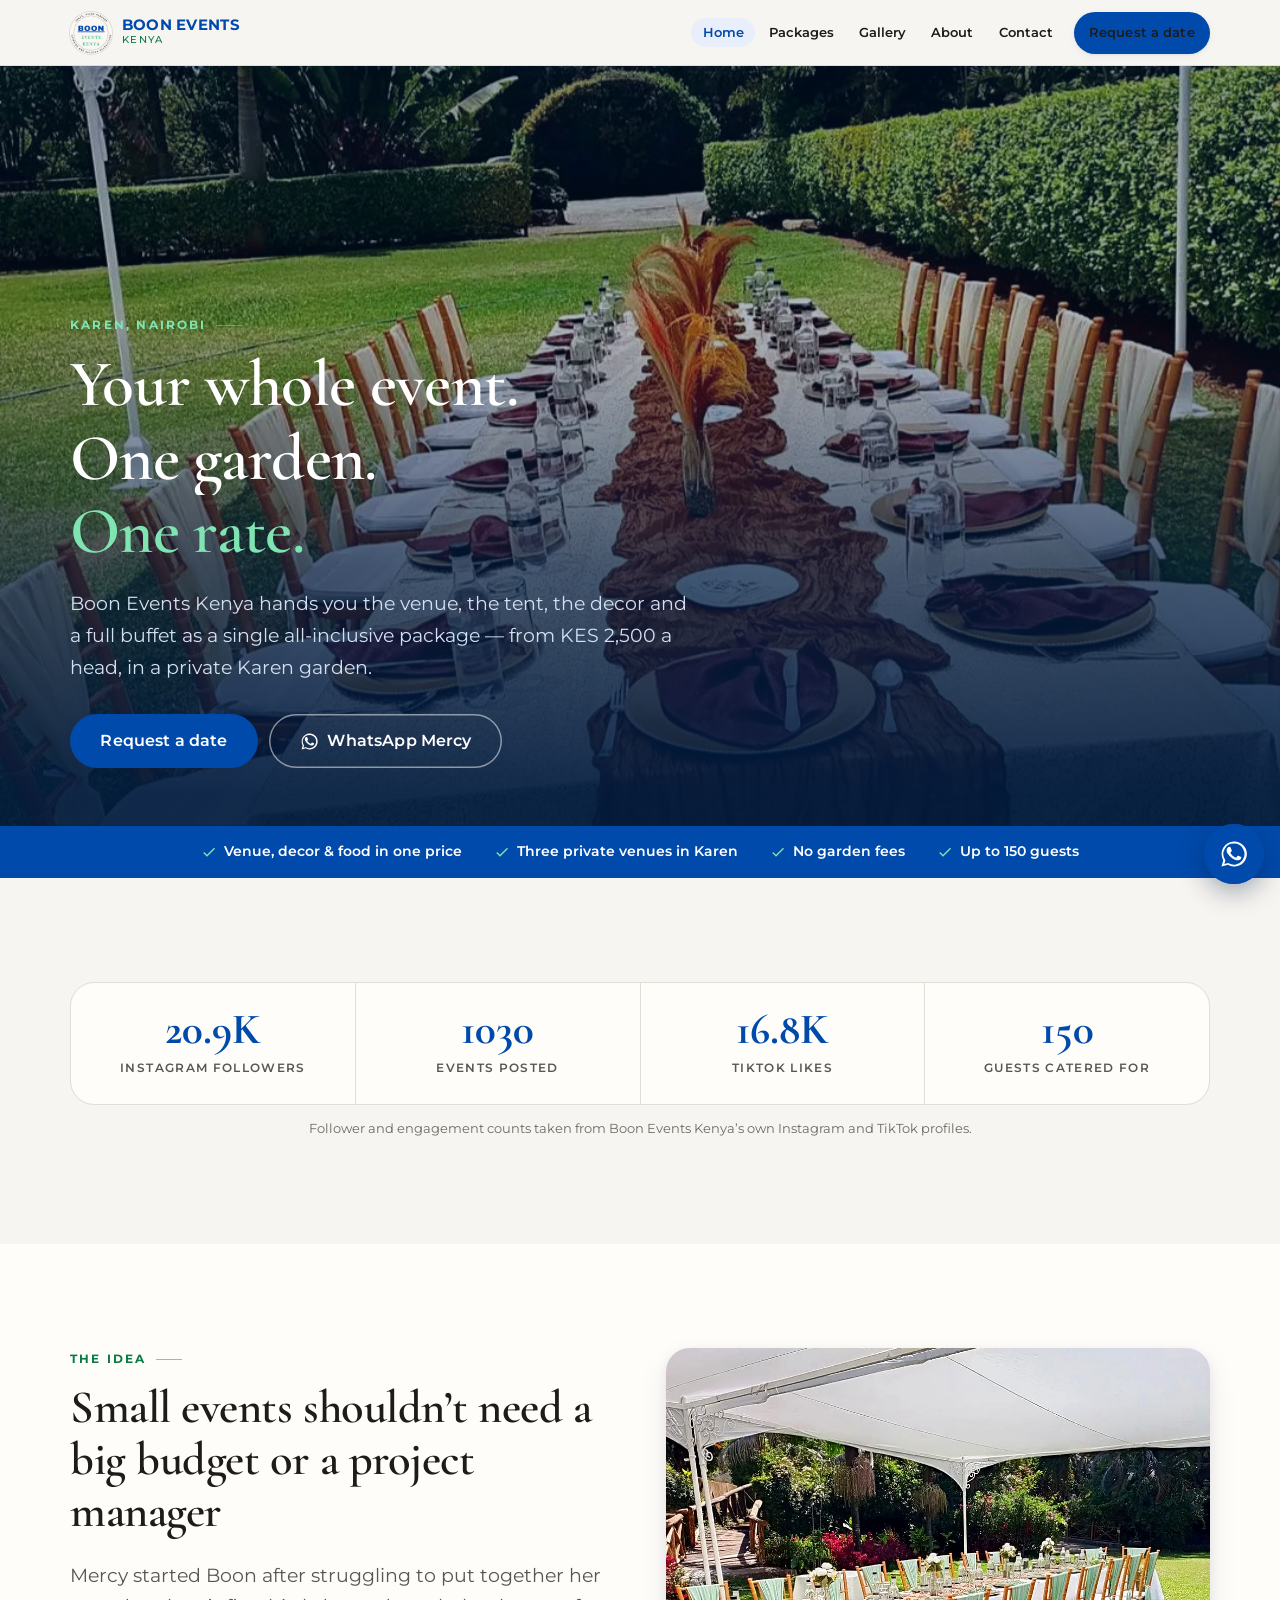
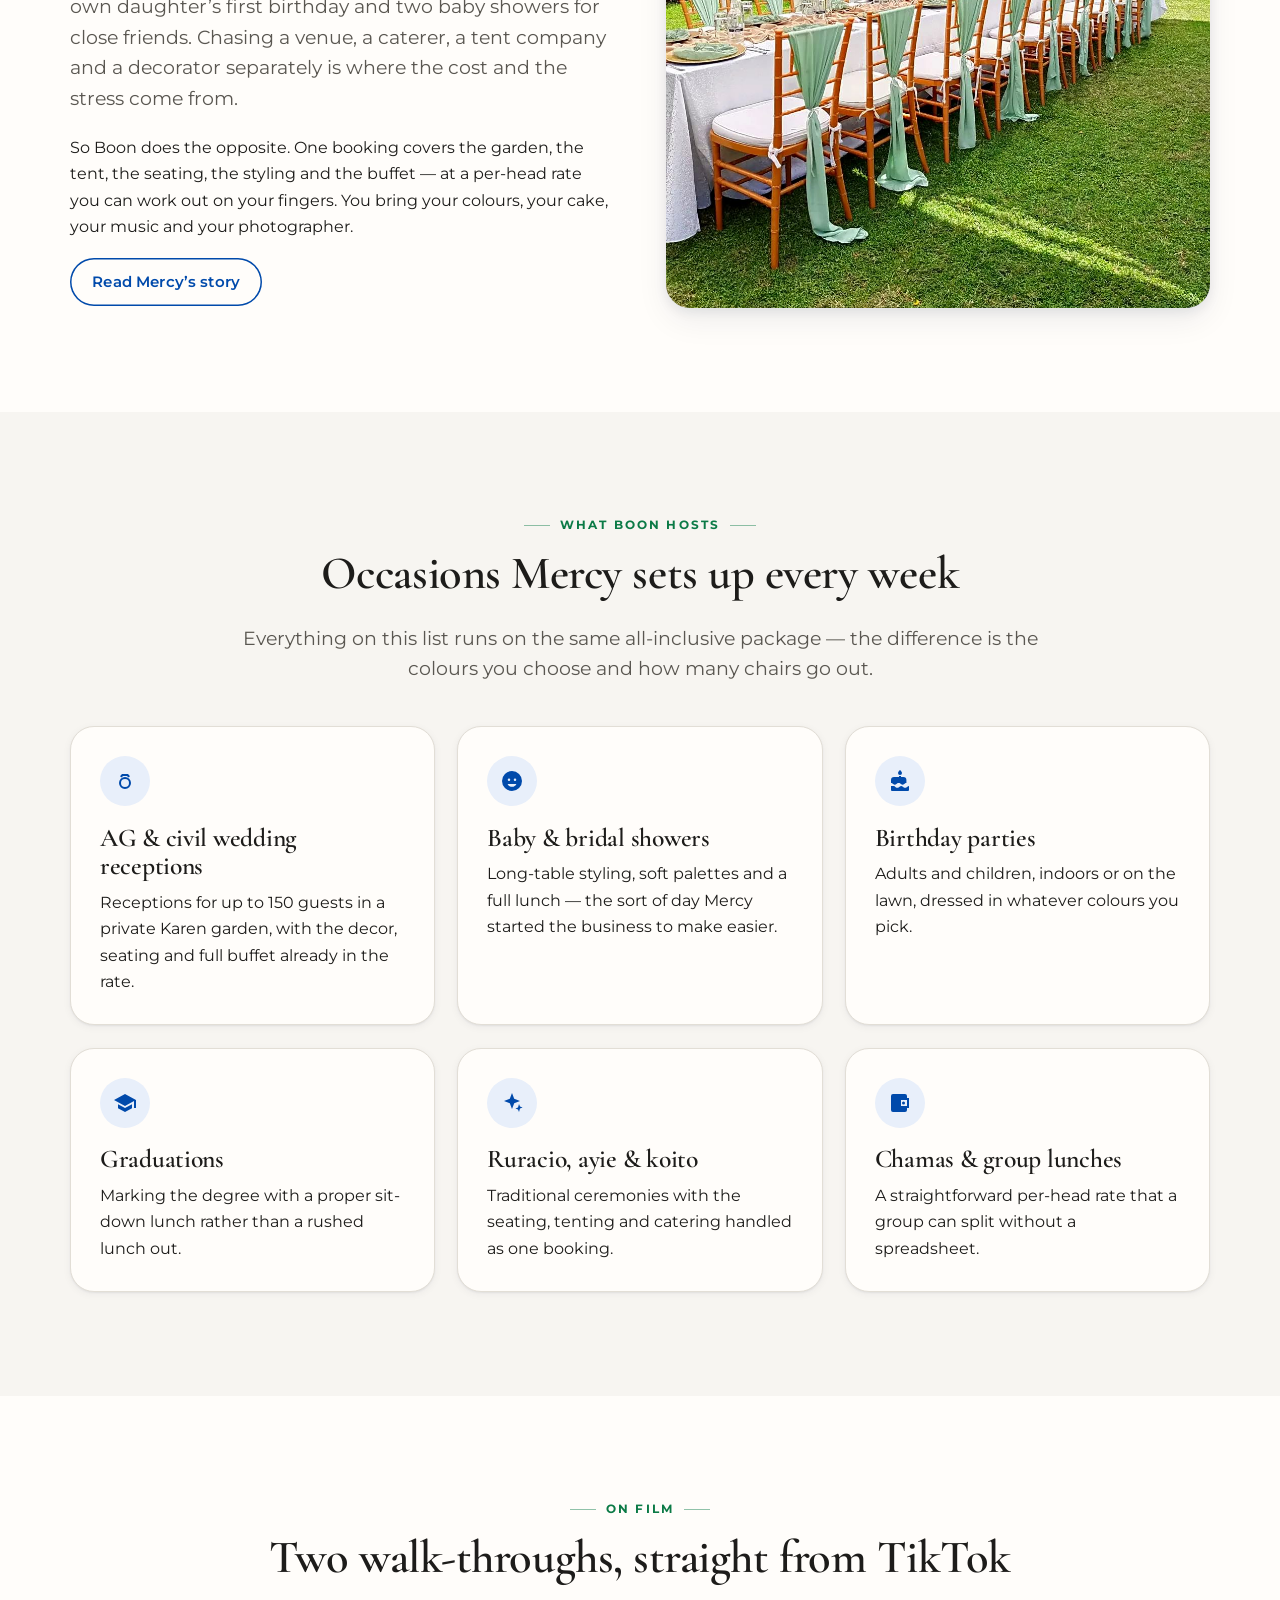
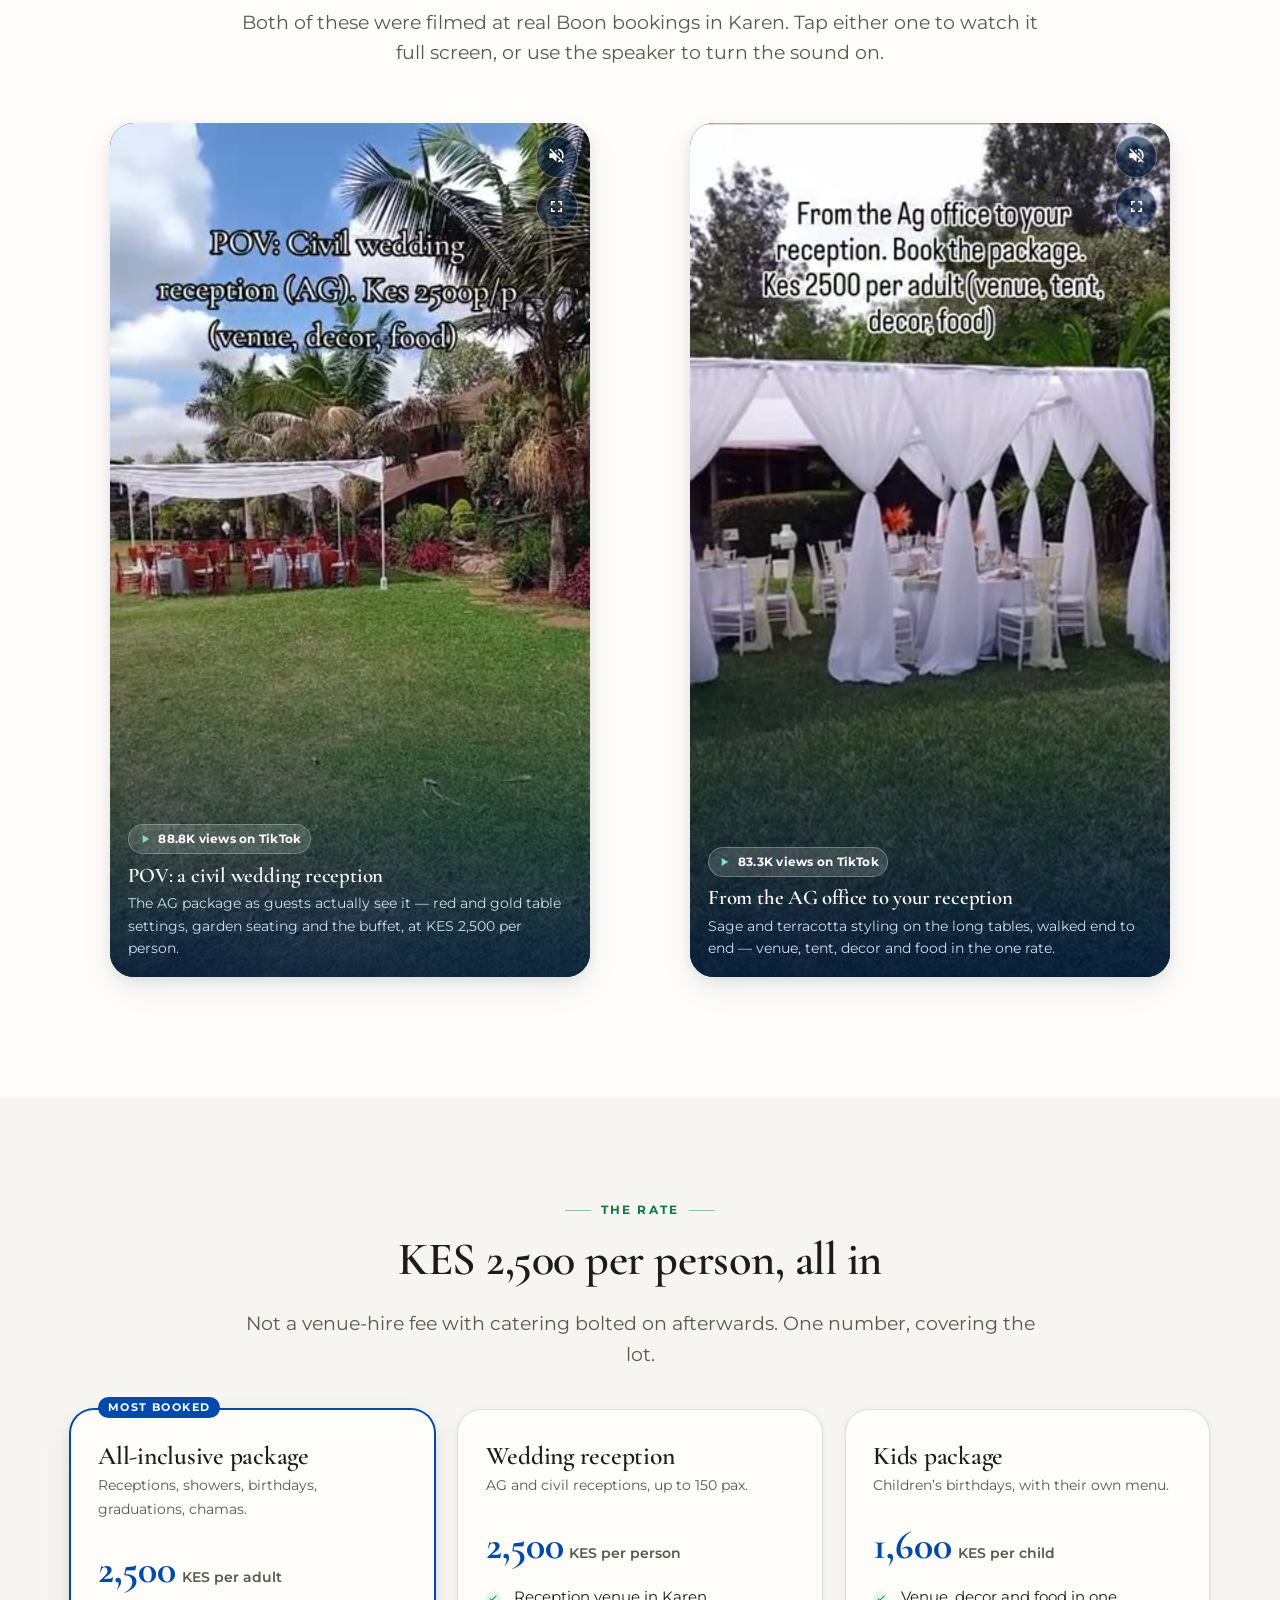
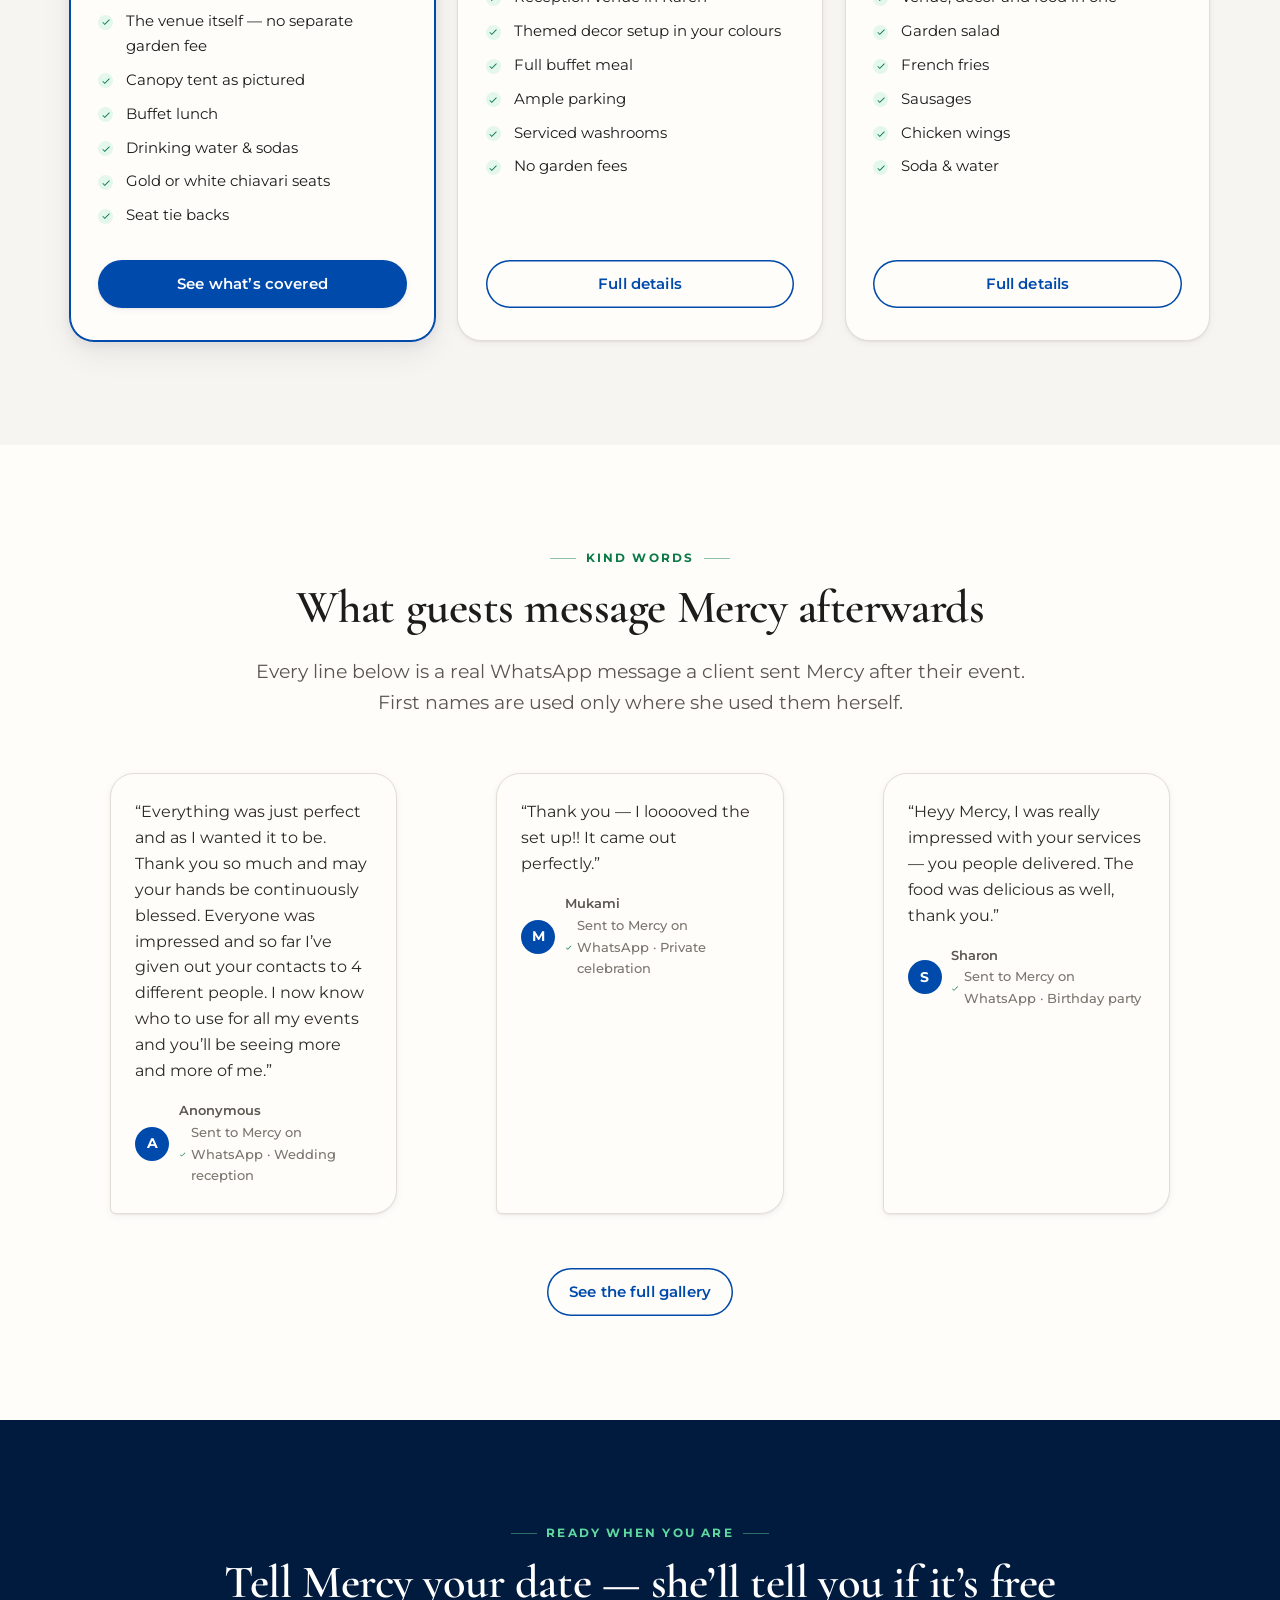
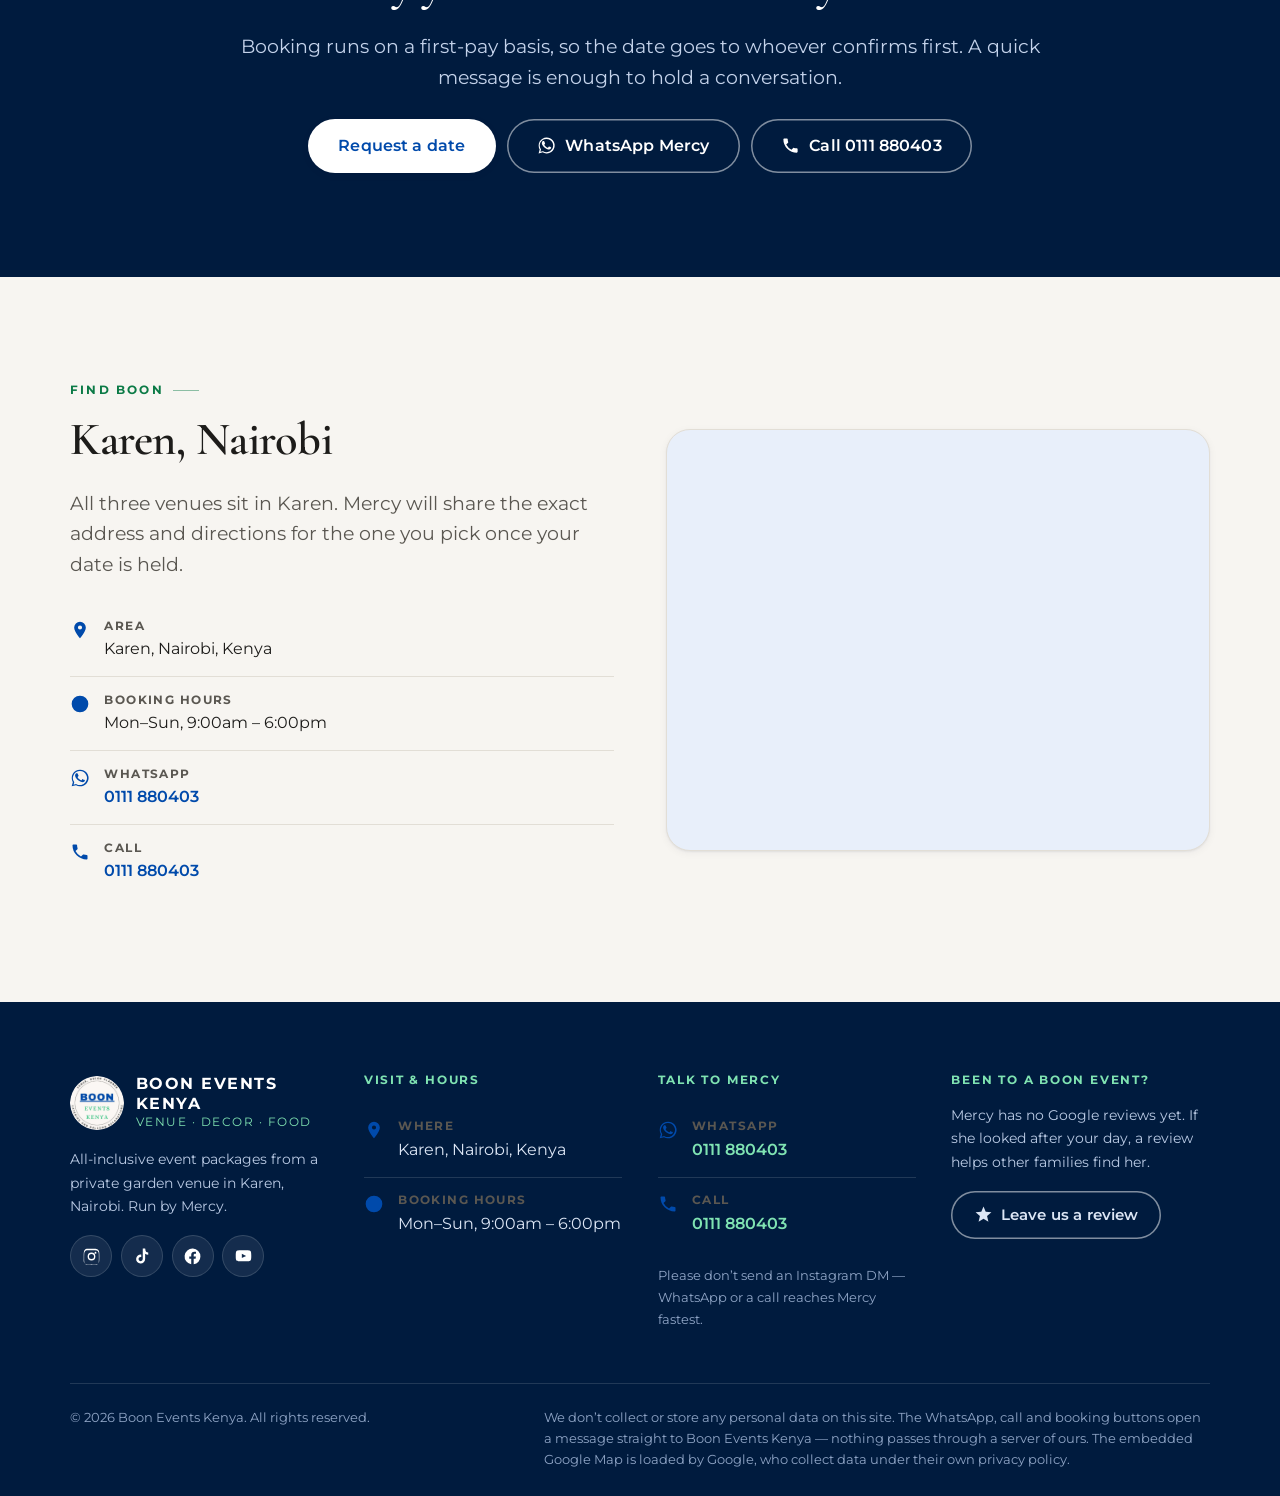
==== commit da871b6e: "Point canonical, og:url, og:image and twitter:image at the live Pages URL Co-Authored-By: Claude Opu" ====
--- a/index.html
+++ b/index.html
@@ -5,7 +5,7 @@
 <meta name="viewport" content="width=device-width, initial-scale=1">
 <title>Boon Events Kenya | All-inclusive event packages in Karen, Nairobi</title>
 <meta name="description" content="Venue, tent, decor and a full buffet from KES 2,500 per person in a private Karen garden. Weddings, baby showers, birthdays and graduations for up to 150 guests. WhatsApp Mercy on 0111 880403.">
-<link rel="canonical" href="https://REPLACE-WITH-LIVE-URL/">
+<link rel="canonical" href="https://ignatius-kimeu.github.io/storyfront-boon-events-kenya/">
 <meta name="theme-color" content="#004AAB">
 <meta name="robots" content="index, follow">
 
@@ -14,15 +14,15 @@
 <meta property="og:locale" content="en_KE">
 <meta property="og:title" content="Boon Events Kenya | All-inclusive event packages in Karen, Nairobi">
 <meta property="og:description" content="Venue, tent, decor and a full buffet from KES 2,500 per person in a private Karen garden. Weddings, baby showers, birthdays and graduations for up to 150 guests. WhatsApp Mercy on 0111 880403.">
-<meta property="og:url" content="https://REPLACE-WITH-LIVE-URL/">
-<meta property="og:image" content="https://REPLACE-WITH-LIVE-URL/og-image.jpg">
+<meta property="og:url" content="https://ignatius-kimeu.github.io/storyfront-boon-events-kenya/">
+<meta property="og:image" content="https://ignatius-kimeu.github.io/storyfront-boon-events-kenya/og-image.jpg">
 <meta property="og:image:width" content="1200">
 <meta property="og:image:height" content="630">
 <meta property="og:image:alt" content="Boon Events Kenya — garden table setting in Karen, Nairobi">
 <meta name="twitter:card" content="summary_large_image">
 <meta name="twitter:title" content="Boon Events Kenya | All-inclusive event packages in Karen, Nairobi">
 <meta name="twitter:description" content="Venue, tent, decor and a full buffet from KES 2,500 per person in a private Karen garden. Weddings, baby showers, birthdays and graduations for up to 150 guests. WhatsApp Mercy on 0111 880403.">
-<meta name="twitter:image" content="https://REPLACE-WITH-LIVE-URL/og-image.jpg">
+<meta name="twitter:image" content="https://ignatius-kimeu.github.io/storyfront-boon-events-kenya/og-image.jpg">
 
 <link rel="icon" href="favicon.ico" sizes="any">
 <link rel="icon" type="image/png" href="favicon.png">
